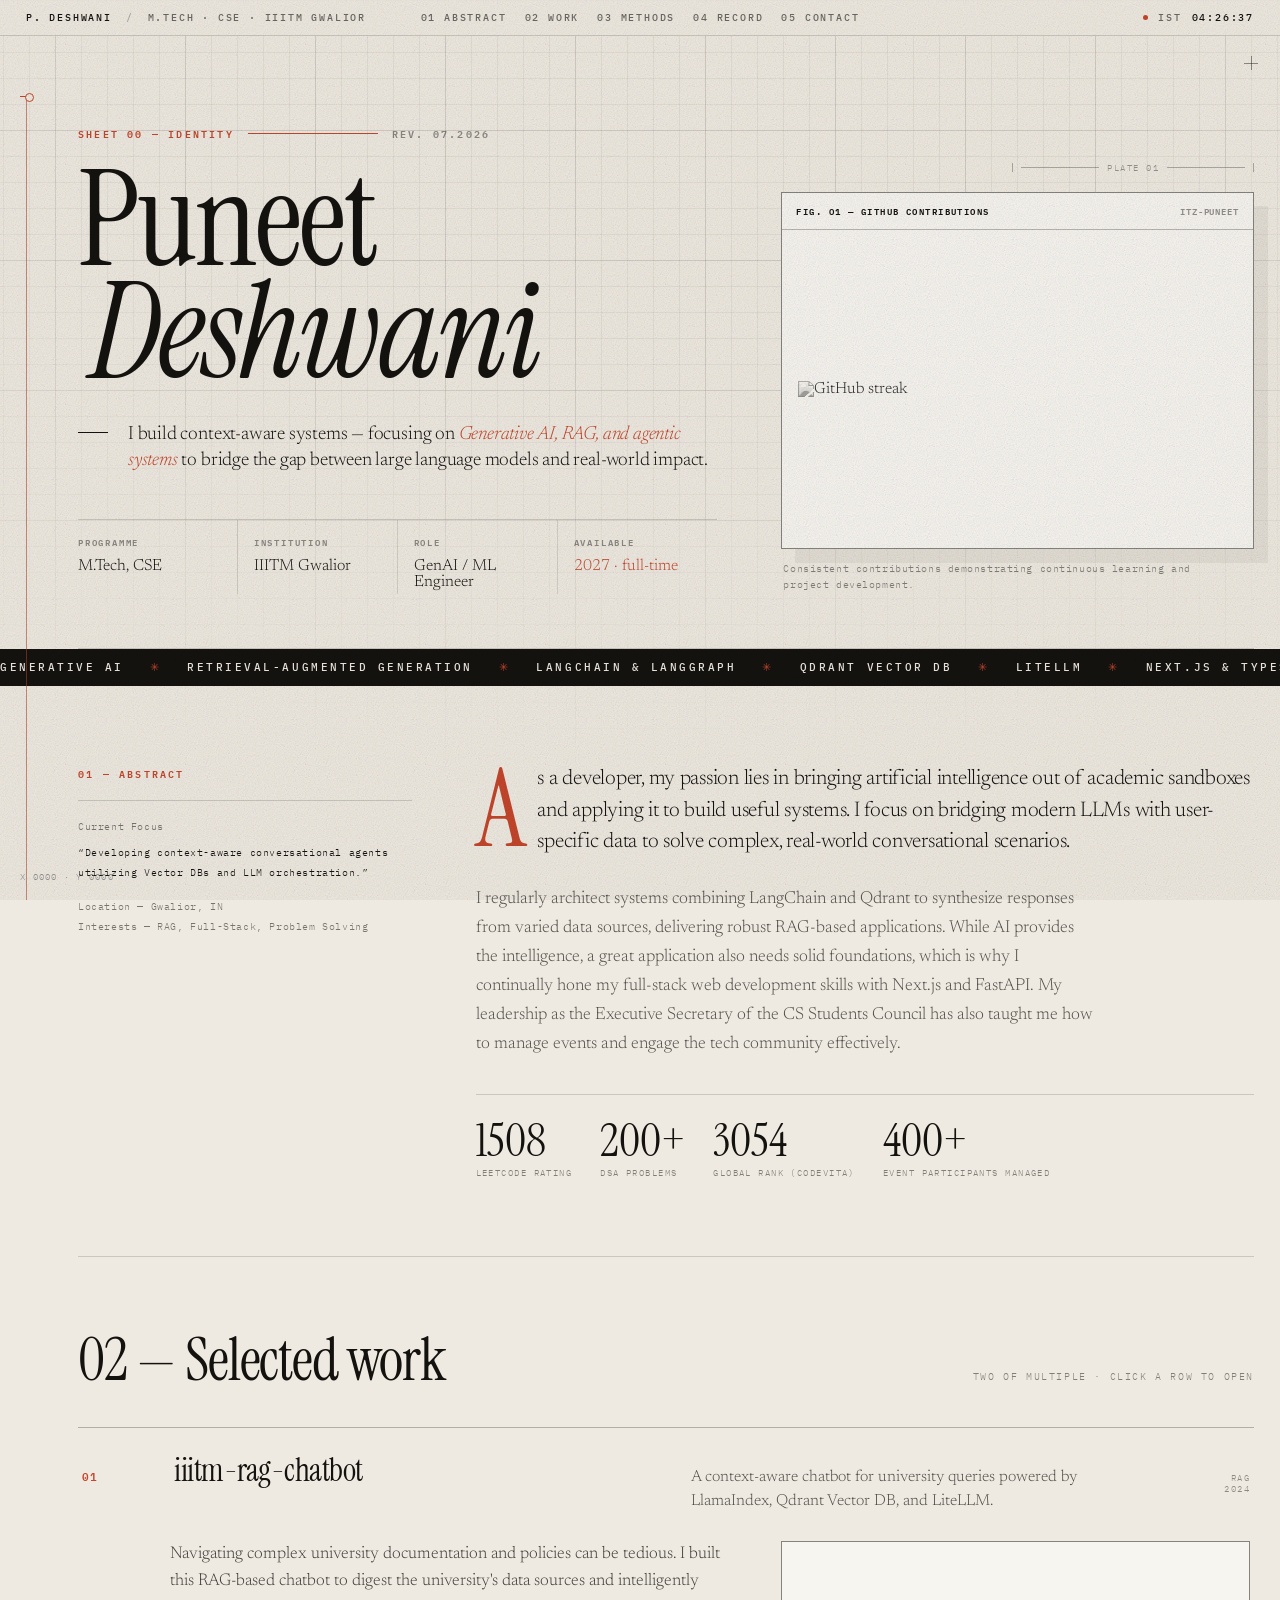
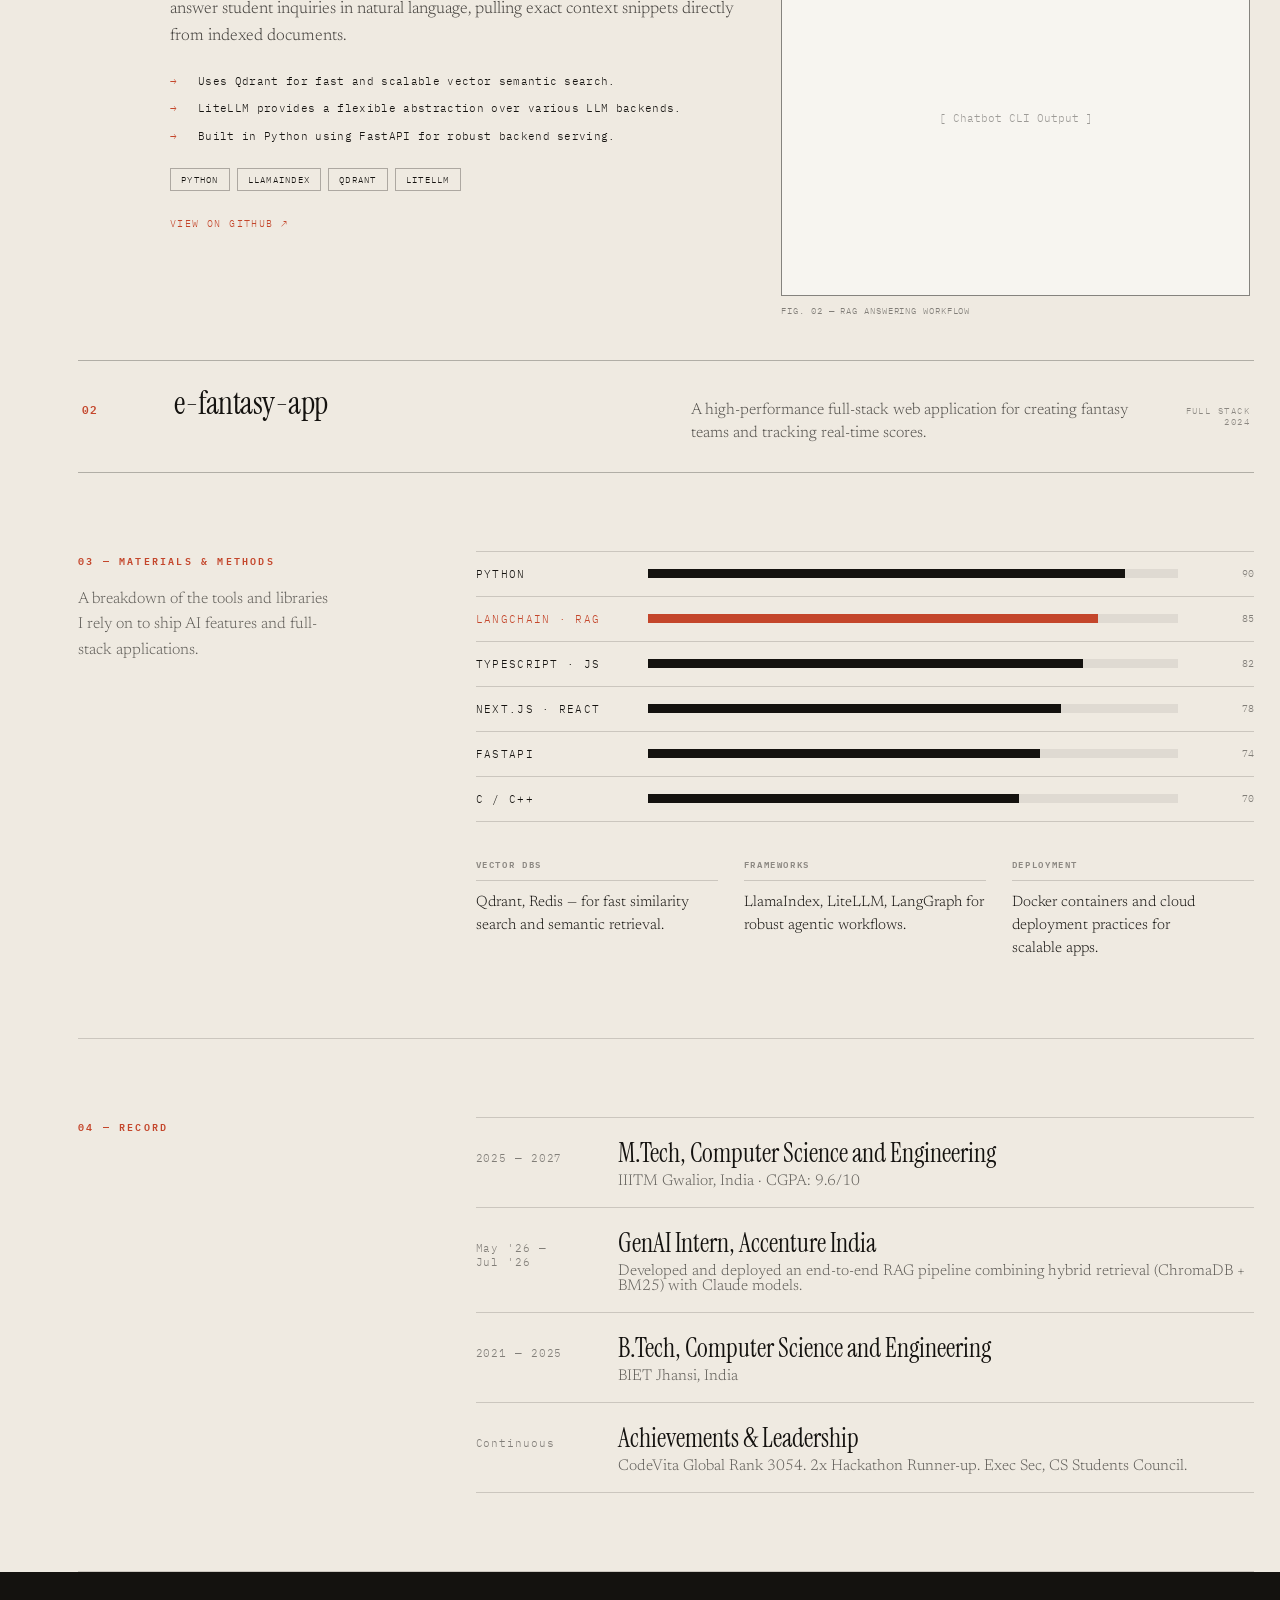
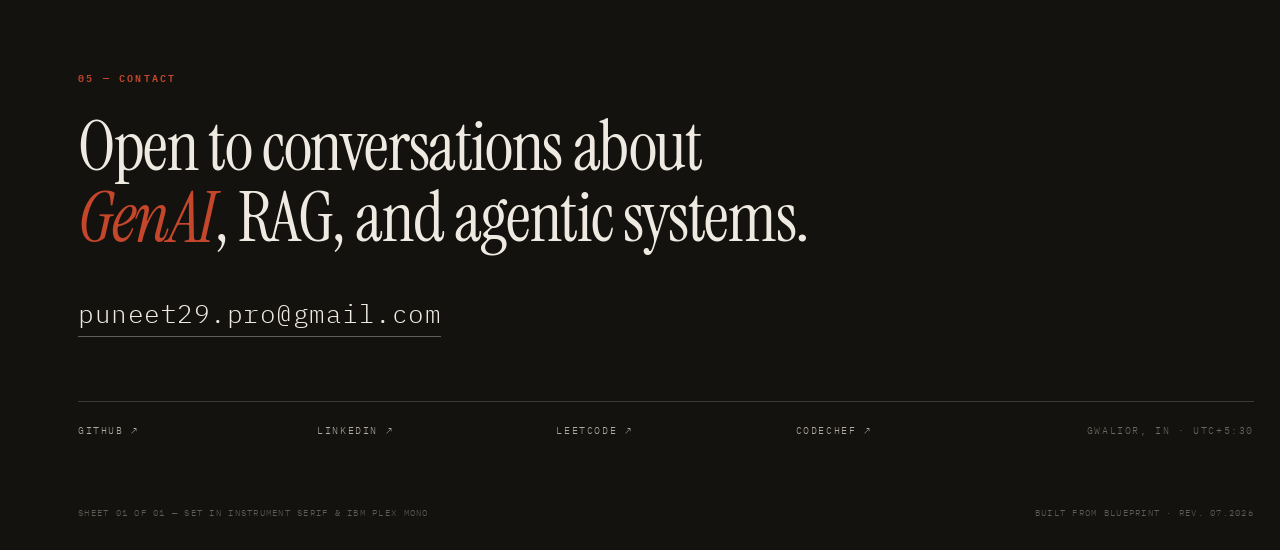
==== index.html @ e1923b9c "Deploy new blueprint portfolio site" ====
<!DOCTYPE html>
<html>
<head>
<meta charset="utf-8">
<meta name="viewport" content="width=device-width, initial-scale=1">
<title>Puneet Deshwani - Portfolio</title>
<link rel="preconnect" href="https://fonts.googleapis.com" />
<link rel="preconnect" href="https://fonts.gstatic.com" crossorigin="crossorigin" />
<link href="https://fonts.googleapis.com/css2?family=Instrument+Serif:ital@0;1&family=Newsreader:ital,opsz,wght@0,6..72,200..500;1,6..72,200..500&family=IBM+Plex+Mono:wght@400;500;600&display=swap" rel="stylesheet" />
<style>
  html { scroll-behavior: smooth; }
  body { margin: 0; background: #EFEAE1; -webkit-font-smoothing: antialiased; text-wrap: pretty; }
  body::before { content: ''; position: fixed; inset: 0; pointer-events: none; z-index: 40; opacity: .30; mix-blend-mode: multiply; background-image: url("[data-uri]"); background-size: 120px 120px; }
  a { color: #C4462B; text-decoration: none; transition: color 0.2s; }
  a:hover { color: #14120F; }
  ::selection { background: #C4462B; color: #F4F1EA; }
  summary::-webkit-details-marker { display: none; }
  details > summary { list-style: none; cursor: pointer; transition: background 0.2s; }
  details > summary:hover { background: rgba(196,70,43,.05); }
  @keyframes clipUp { from { clip-path: inset(108% 0 -8% 0); transform: translateY(.16em); } to { clip-path: inset(-30% 0 -12% 0); transform: none; } }
  @keyframes rise { from { opacity: 0; transform: translateY(26px); } to { opacity: 1; transform: none; } }
  @keyframes fade { from { opacity: 0; } to { opacity: 1; } }
  @keyframes drawX { from { transform: scaleX(0); } to { transform: scaleX(1); } }
  @keyframes growBar { from { transform: scaleY(0); } to { transform: scaleY(1); } }
  @keyframes growY { from { transform: scaleY(0); } to { transform: scaleY(1); } }
  @keyframes penDown { from { transform: translateY(0); } to { transform: translateY(calc(100vh - 96px)); } }
  @keyframes ticker { from { transform: translateX(0); } to { transform: translateX(-50%); } }
  @keyframes blink { 0%, 100% { opacity: 1; } 50% { opacity: .12; } }
  @keyframes panelIn { from { opacity: 0; transform: translateY(-8px); } to { opacity: 1; transform: none; } }
  @keyframes crossIn { from { opacity: 0; transform: scale(.4) rotate(-25deg); } to { opacity: 1; transform: none; } }
</style>
</head>
<body>
<div style="position:relative;min-height:100vh;background:#EFEAE1;color:#14120F;font-family:'Newsreader',Georgia,serif;font-weight:300;overflow-x:hidden">

  <!-- Background grid layer -->
  <div style="position:fixed;inset:0;z-index:0;pointer-events:none;background-image:linear-gradient(rgba(20,18,15,.05) 1px,transparent 1px),linear-gradient(90deg,rgba(20,18,15,.05) 1px,transparent 1px),linear-gradient(rgba(20,18,15,.085) 1px,transparent 1px),linear-gradient(90deg,rgba(20,18,15,.085) 1px,transparent 1px);background-size:26px 26px,26px 26px,130px 130px,130px 130px;background-position:center top;mask-image:radial-gradient(115% 85% at 50% 12%,#000 30%,transparent 88%);animation:fade 1.6s ease .2s both"></div>

  <!-- Drafting lines -->
  <div style="position:fixed;top:96px;left:26px;bottom:0;width:1px;z-index:12;pointer-events:none;background:rgba(20,18,15,.14)"></div>
  <div style="position:fixed;top:96px;left:20px;z-index:13;pointer-events:none;animation:penDown linear both;animation-timeline:scroll(root)">
    <div style="width:13px;height:1px;background:#C4462B"></div>
    <div style="position:absolute;top:-3px;left:5px;width:7px;height:7px;border:1px solid #C4462B;border-radius:50%;background:#EFEAE1"></div>
  </div>
  <div style="position:fixed;top:96px;left:26px;width:1px;height:calc(100vh - 96px);z-index:12;pointer-events:none;background:#C4462B;transform-origin:top;animation:growY linear both;animation-timeline:scroll(root);opacity:.5"></div>

  <header style="position:sticky;top:0;z-index:20;display:grid;grid-template-columns:1fr auto 1fr;align-items:center;gap:20px;padding:11px 26px;background:rgba(239,234,225,.86);backdrop-filter:blur(7px);border-bottom:1px solid rgba(20,18,15,.16);font-family:'IBM Plex Mono',monospace;font-size:10px;font-weight:500;letter-spacing:.18em;text-transform:uppercase">
    <div style="display:flex;gap:14px;align-items:center;color:rgba(20,18,15,.6)">
      <span style="color:#14120F">P. Deshwani</span>
      <span style="color:rgba(20,18,15,.3)">/</span>
      <span>M.Tech · CSE · IIITM Gwalior</span>
    </div>
    <nav style="display:flex;gap:18px;justify-self:center">
      <a href="#abstract" style="color:rgba(20,18,15,.6)">01 Abstract</a>
      <a href="#work" style="color:rgba(20,18,15,.6)">02 Work</a>
      <a href="#methods" style="color:rgba(20,18,15,.6)">03 Methods</a>
      <a href="#record" style="color:rgba(20,18,15,.6)">04 Record</a>
      <a href="#contact" style="color:rgba(20,18,15,.6)">05 Contact</a>
    </nav>
    <div style="justify-self:end;display:flex;gap:10px;align-items:center;color:rgba(20,18,15,.6)">
      <span style="width:5px;height:5px;border-radius:50%;background:#C4462B;animation:blink 2.4s ease-in-out infinite"></span>
      <span>IST</span>
      <span id="ps-clock" style="color:#14120F;font-variant-numeric:tabular-nums">--:--:--</span>
    </div>
  </header>

  <section style="position:relative;z-index:5;padding:0 26px 0 78px;max-width:1560px;margin:0 auto">
    <div style="display:grid;grid-template-columns:minmax(0,1.15fr) minmax(0,.85fr);gap:64px;align-items:end;padding:88px 0 54px;border-bottom:1px solid rgba(20,18,15,.16)">

      <div>
        <div style="display:flex;align-items:center;gap:14px;font-family:'IBM Plex Mono',monospace;font-size:10px;font-weight:600;letter-spacing:.22em;text-transform:uppercase;color:#C4462B;animation:fade .8s ease .05s both">
          <span>Sheet 00 — Identity</span>
          <span style="height:1px;flex:1;max-width:130px;background:#C4462B;transform-origin:left;animation:drawX .9s cubic-bezier(.2,.9,.2,1) .25s both"></span>
          <span style="color:rgba(20,18,15,.45)">Rev. 07.2026</span>
        </div>

        <h1 style="margin:22px 0 0;font-family:'Instrument Serif',Georgia,serif;font-weight:400;font-size:clamp(58px,10.4vw,168px);line-height:.84;letter-spacing:-.02em">
          <span style="display:block;overflow:hidden"><span style="display:block;animation:clipUp 1.05s cubic-bezier(.16,1,.3,1) .1s both">Puneet</span></span>
          <span style="display:block;overflow:hidden"><span style="display:block;font-style:italic;padding-left:.09em;animation:clipUp 1.05s cubic-bezier(.16,1,.3,1) .22s both">Deshwani</span></span>
        </h1>

        <div style="display:flex;align-items:flex-start;gap:20px;margin:34px 0 0;max-width:640px;animation:rise .9s cubic-bezier(.16,1,.3,1) .5s both">
          <span style="margin-top:.62em;width:30px;height:1px;background:#14120F;flex:none"></span>
          <p style="margin:0;font-size:clamp(19px,1.5vw,25px);line-height:1.38;letter-spacing:-.01em">I build context-aware systems — focusing on <em style="font-style:italic;color:#C4462B">Generative AI, RAG, and agentic systems</em> to bridge the gap between large language models and real-world impact.</p>
        </div>

        <dl style="display:grid;grid-template-columns:repeat(4,minmax(0,1fr));gap:0;margin:44px 0 0;border-top:1px solid rgba(20,18,15,.16);animation:rise .9s cubic-bezier(.16,1,.3,1) .66s both">
          <div style="padding:14px 16px 4px 0;border-right:1px solid rgba(20,18,15,.12)">
            <dt style="font-family:'IBM Plex Mono',monospace;font-size:9px;font-weight:600;letter-spacing:.2em;text-transform:uppercase;color:rgba(20,18,15,.45)">Programme</dt>
            <dd style="margin:8px 0 0;font-size:16px">M.Tech, CSE</dd>
          </div>
          <div style="padding:14px 16px 4px;border-right:1px solid rgba(20,18,15,.12)">
            <dt style="font-family:'IBM Plex Mono',monospace;font-size:9px;font-weight:600;letter-spacing:.2em;text-transform:uppercase;color:rgba(20,18,15,.45)">Institution</dt>
            <dd style="margin:8px 0 0;font-size:16px">IIITM Gwalior</dd>
          </div>
          <div style="padding:14px 16px 4px;border-right:1px solid rgba(20,18,15,.12)">
            <dt style="font-family:'IBM Plex Mono',monospace;font-size:9px;font-weight:600;letter-spacing:.2em;text-transform:uppercase;color:rgba(20,18,15,.45)">Role</dt>
            <dd style="margin:8px 0 0;font-size:16px">GenAI / ML Engineer</dd>
          </div>
          <div style="padding:14px 0 4px 16px">
            <dt style="font-family:'IBM Plex Mono',monospace;font-size:9px;font-weight:600;letter-spacing:.2em;text-transform:uppercase;color:rgba(20,18,15,.45)">Available</dt>
            <dd style="margin:8px 0 0;font-size:16px;color:#C4462B">2027 · full-time</dd>
          </div>
        </dl>
      </div>

      <figure style="margin:0;position:relative;animation:rise 1s cubic-bezier(.16,1,.3,1) .42s both">
        <div style="position:absolute;top:-30px;right:0;display:flex;align-items:center;gap:8px;font-family:'IBM Plex Mono',monospace;font-size:9px;letter-spacing:.16em;text-transform:uppercase;color:rgba(20,18,15,.4)">
          <span style="width:1px;height:9px;background:rgba(20,18,15,.3)"></span>
          <span style="width:78px;height:1px;background:rgba(20,18,15,.3)"></span>
          <span>Plate 01</span>
          <span style="width:78px;height:1px;background:rgba(20,18,15,.3)"></span>
          <span style="width:1px;height:9px;background:rgba(20,18,15,.3)"></span>
        </div>

        <div style="border:1px solid rgba(20,18,15,.5);background:#F7F5F0;box-shadow:14px 14px 0 rgba(20,18,15,.05)">
          <div style="display:flex;justify-content:space-between;align-items:baseline;gap:12px;padding:10px 14px;border-bottom:1px solid rgba(20,18,15,.28);font-family:'IBM Plex Mono',monospace;font-size:9px;font-weight:600;letter-spacing:.16em;text-transform:uppercase">
            <span>Fig. 01 — GitHub Contributions</span>
            <span style="color:rgba(20,18,15,.45);letter-spacing:.1em">itz-puneet</span>
          </div>

          <div style="position:relative;height:274px;padding:22px 16px; display:flex; justify-content:center; align-items:center; overflow:hidden;">
            <img src="https://github-readme-streak-stats.herokuapp.com/?user=itz-puneet&hide_border=true&theme=tokyonight" alt="GitHub streak" style="width:100%; max-height:100%; object-fit:contain; filter:grayscale(100%) contrast(1.2) opacity(0.85); mix-blend-mode: multiply;"/>
          </div>
        </div>
        <figcaption style="margin:12px 2px 0;font-family:'IBM Plex Mono',monospace;font-size:9.5px;line-height:1.7;letter-spacing:.06em;color:rgba(20,18,15,.5)">Consistent contributions demonstrating continuous learning and project development.</figcaption>
      </figure>
    </div>
  </section>

  <!-- Ticker section -->
  <div style="position:relative;z-index:5;overflow:hidden;border-bottom:1px solid rgba(20,18,15,.16);background:#14120F;color:#EFEAE1;padding:11px 0">
    <div style="display:flex;width:max-content;animation:ticker 34s linear infinite;font-family:'IBM Plex Mono',monospace;font-size:10.5px;font-weight:500;letter-spacing:.24em;text-transform:uppercase">
      <span style="display:flex;gap:26px;padding-right:26px"><span>Generative AI</span><span style="color:#C4462B">✳</span><span>Retrieval-Augmented Generation</span><span style="color:#C4462B">✳</span><span>LangChain & LangGraph</span><span style="color:#C4462B">✳</span><span>Qdrant Vector DB</span><span style="color:#C4462B">✳</span><span>LiteLLM</span><span style="color:#C4462B">✳</span><span>Next.js & TypeScript</span><span style="color:#C4462B">✳</span><span>FastAPI & Python</span><span style="color:#C4462B">✳</span></span>
      <span style="display:flex;gap:26px;padding-right:26px" aria-hidden="true"><span>Generative AI</span><span style="color:#C4462B">✳</span><span>Retrieval-Augmented Generation</span><span style="color:#C4462B">✳</span><span>LangChain & LangGraph</span><span style="color:#C4462B">✳</span><span>Qdrant Vector DB</span><span style="color:#C4462B">✳</span><span>LiteLLM</span><span style="color:#C4462B">✳</span><span>Next.js & TypeScript</span><span style="color:#C4462B">✳</span><span>FastAPI & Python</span><span style="color:#C4462B">✳</span></span>
    </div>
  </div>

  <section id="abstract" style="position:relative;z-index:5;padding:0 26px 0 78px;max-width:1560px;margin:0 auto;scroll-margin-top:70px">
    <div style="display:grid;grid-template-columns:minmax(0,.3fr) minmax(0,.7fr);gap:64px;padding:78px 0;border-bottom:1px solid rgba(20,18,15,.16)">
      <div style="animation:rise .9s cubic-bezier(.16,1,.3,1) both;animation-timeline:view();animation-range:entry 4% cover 26%">
        <div style="font-family:'IBM Plex Mono',monospace;font-size:10px;font-weight:600;letter-spacing:.22em;text-transform:uppercase;color:#C4462B">01 — Abstract</div>
        <div style="margin-top:18px;padding-top:16px;border-top:1px solid rgba(20,18,15,.16);font-family:'IBM Plex Mono',monospace;font-size:10px;line-height:2;letter-spacing:.06em;color:rgba(20,18,15,.55)">
          <div>Current Focus</div>
          <div style="color:#14120F;margin-top:6px">“Developing context-aware conversational agents utilizing Vector DBs and LLM orchestration.”</div>
          <div style="margin-top:14px">Location — Gwalior, IN</div>
          <div>Interests — RAG, Full-Stack, Problem Solving</div>
        </div>
      </div>

      <div style="animation:rise .9s cubic-bezier(.16,1,.3,1) both;animation-timeline:view();animation-range:entry 4% cover 30%">
        <p style="margin:0;font-size:clamp(20px,1.66vw,27px);line-height:1.5;letter-spacing:-.012em">
          <span style="float:left;font-family:'Instrument Serif',Georgia,serif;font-size:5.1em;line-height:.78;padding:.04em .12em 0 0;color:#C4462B">A</span>s a developer, my passion lies in bringing artificial intelligence out of academic sandboxes and applying it to build useful systems. I focus on bridging modern LLMs with user-specific data to solve complex, real-world conversational scenarios.
        </p>
        <p style="margin:26px 0 0;font-size:17.5px;line-height:1.66;color:rgba(20,18,15,.72);max-width:62ch">
          I regularly architect systems combining LangChain and Qdrant to synthesize responses from varied data sources, delivering robust RAG-based applications. While AI provides the intelligence, a great application also needs solid foundations, which is why I continually hone my full-stack web development skills with Next.js and FastAPI. My leadership as the Executive Secretary of the CS Students Council has also taught me how to manage events and engage the tech community effectively.
        </p>
        <div style="display:flex;flex-wrap:wrap;gap:28px;margin:34px 0 0;padding-top:22px;border-top:1px solid rgba(20,18,15,.16)">
          <div><div style="font-family:'Instrument Serif',Georgia,serif;font-size:46px;line-height:1">1508</div><div style="font-family:'IBM Plex Mono',monospace;font-size:9px;letter-spacing:.16em;text-transform:uppercase;color:rgba(20,18,15,.5);margin-top:4px">LeetCode Rating</div></div>
          <div><div style="font-family:'Instrument Serif',Georgia,serif;font-size:46px;line-height:1">200+</div><div style="font-family:'IBM Plex Mono',monospace;font-size:9px;letter-spacing:.16em;text-transform:uppercase;color:rgba(20,18,15,.5);margin-top:4px">DSA Problems</div></div>
          <div><div style="font-family:'Instrument Serif',Georgia,serif;font-size:46px;line-height:1">3054</div><div style="font-family:'IBM Plex Mono',monospace;font-size:9px;letter-spacing:.16em;text-transform:uppercase;color:rgba(20,18,15,.5);margin-top:4px">Global Rank (CodeVita)</div></div>
          <div><div style="font-family:'Instrument Serif',Georgia,serif;font-size:46px;line-height:1">400+</div><div style="font-family:'IBM Plex Mono',monospace;font-size:9px;letter-spacing:.16em;text-transform:uppercase;color:rgba(20,18,15,.5);margin-top:4px">Event Participants Managed</div></div>
        </div>
      </div>
    </div>
  </section>

  <section id="work" style="position:relative;z-index:5;padding:0 26px 0 78px;max-width:1560px;margin:0 auto;scroll-margin-top:70px">
    <div style="padding:74px 0 0">
      <div style="display:flex;align-items:baseline;justify-content:space-between;gap:24px;flex-wrap:wrap">
        <h2 style="margin:0;font-family:'Instrument Serif',Georgia,serif;font-weight:400;font-size:clamp(38px,4.6vw,74px);line-height:1;letter-spacing:-.02em;animation:rise .8s cubic-bezier(.16,1,.3,1) both;animation-timeline:view();animation-range:entry 2% cover 22%">02 — Selected work</h2>
        <div style="font-family:'IBM Plex Mono',monospace;font-size:10px;letter-spacing:.16em;text-transform:uppercase;color:rgba(20,18,15,.5)">Two of multiple · click a row to open</div>
      </div>

      <div style="margin-top:38px">

        <details open="open" style="border-top:1px solid rgba(20,18,15,.28)">
          <summary>
            <div style="display:grid;grid-template-columns:66px minmax(0,1fr) minmax(0,.9fr) 92px;gap:26px;align-items:baseline;padding:26px 4px">
              <span style="font-family:'IBM Plex Mono',monospace;font-size:11px;font-weight:600;letter-spacing:.1em;color:#C4462B">01</span>
              <span style="font-family:'Instrument Serif',Georgia,serif;font-size:clamp(28px,2.5vw,40px);line-height:1.05;letter-spacing:-.015em">iiitm-rag-chatbot</span>
              <span style="font-size:16px;line-height:1.45;color:rgba(20,18,15,.72)">A context-aware chatbot for university queries powered by LlamaIndex, Qdrant Vector DB, and LiteLLM.</span>
              <span style="justify-self:end;font-family:'IBM Plex Mono',monospace;font-size:9px;letter-spacing:.16em;text-transform:uppercase;color:rgba(20,18,15,.45);text-align:right">RAG<br />2024</span>
            </div>
          </summary>
          <div style="display:grid;grid-template-columns:minmax(0,1fr) minmax(0,.82fr);gap:40px;padding:2px 4px 44px 92px;animation:panelIn .45s cubic-bezier(.16,1,.3,1) both">
            <div>
              <p style="margin:0;font-size:17px;line-height:1.62;color:rgba(20,18,15,.8)">Navigating complex university documentation and policies can be tedious. I built this RAG-based chatbot to digest the university's data sources and intelligently answer student inquiries in natural language, pulling exact context snippets directly from indexed documents.</p>
              <ul style="margin:22px 0 0;padding:0;list-style:none;display:grid;gap:11px;font-family:'IBM Plex Mono',monospace;font-size:11px;line-height:1.5;letter-spacing:.03em">
                <li style="display:grid;grid-template-columns:16px 1fr;gap:12px"><span style="color:#C4462B">→</span><span>Uses Qdrant for fast and scalable vector semantic search.</span></li>
                <li style="display:grid;grid-template-columns:16px 1fr;gap:12px"><span style="color:#C4462B">→</span><span>LiteLLM provides a flexible abstraction over various LLM backends.</span></li>
                <li style="display:grid;grid-template-columns:16px 1fr;gap:12px"><span style="color:#C4462B">→</span><span>Built in Python using FastAPI for robust backend serving.</span></li>
              </ul>
              <div style="display:flex;flex-wrap:wrap;gap:7px;margin:24px 0 0">
                <span style="border:1px solid rgba(20,18,15,.3);padding:5px 10px;font-family:'IBM Plex Mono',monospace;font-size:9px;letter-spacing:.14em;text-transform:uppercase">Python</span>
                <span style="border:1px solid rgba(20,18,15,.3);padding:5px 10px;font-family:'IBM Plex Mono',monospace;font-size:9px;letter-spacing:.14em;text-transform:uppercase">LlamaIndex</span>
                <span style="border:1px solid rgba(20,18,15,.3);padding:5px 10px;font-family:'IBM Plex Mono',monospace;font-size:9px;letter-spacing:.14em;text-transform:uppercase">Qdrant</span>
                <span style="border:1px solid rgba(20,18,15,.3);padding:5px 10px;font-family:'IBM Plex Mono',monospace;font-size:9px;letter-spacing:.14em;text-transform:uppercase">LiteLLM</span>
              </div>
              <div style="margin-top:26px;font-family:'IBM Plex Mono',monospace;font-size:10px;letter-spacing:.14em;text-transform:uppercase"><a href="https://github.com/itz-puneet/iiitm-rag-chatbot" target="_blank">View on GitHub ↗</a></div>
            </div>
            <figure style="margin:0">
              <div style="border:1px solid rgba(20,18,15,.5);padding:7px;background:#F7F5F0;display:flex;align-items:center;justify-content:center;aspect-ratio:4/3">
                 <div style="font-family:'IBM Plex Mono',monospace;font-size:11px;color:rgba(20,18,15,.4)">[ Chatbot CLI Output ]</div>
              </div>
              <figcaption style="margin:9px 0 0;font-family:'IBM Plex Mono',monospace;font-size:9px;letter-spacing:.1em;text-transform:uppercase;color:rgba(20,18,15,.5)">Fig. 02 — RAG answering workflow</figcaption>
            </figure>
          </div>
        </details>

        <details style="border-top:1px solid rgba(20,18,15,.28); border-bottom:1px solid rgba(20,18,15,.28)">
          <summary>
             <div style="display:grid;grid-template-columns:66px minmax(0,1fr) minmax(0,.9fr) 92px;gap:26px;align-items:baseline;padding:26px 4px">
              <span style="font-family:'IBM Plex Mono',monospace;font-size:11px;font-weight:600;letter-spacing:.1em;color:#C4462B">02</span>
              <span style="font-family:'Instrument Serif',Georgia,serif;font-size:clamp(28px,2.5vw,40px);line-height:1.05;letter-spacing:-.015em">e-fantasy-app</span>
              <span style="font-size:16px;line-height:1.45;color:rgba(20,18,15,.72)">A high-performance full-stack web application for creating fantasy teams and tracking real-time scores.</span>
              <span style="justify-self:end;font-family:'IBM Plex Mono',monospace;font-size:9px;letter-spacing:.16em;text-transform:uppercase;color:rgba(20,18,15,.45);text-align:right">Full Stack<br />2024</span>
             </div>
          </summary>
          <div style="display:grid;grid-template-columns:minmax(0,1fr) minmax(0,.82fr);gap:40px;padding:2px 4px 44px 92px;animation:panelIn .45s cubic-bezier(.16,1,.3,1) both">
            <div>
              <p style="margin:0;font-size:17px;line-height:1.62;color:rgba(20,18,15,.8)">A competitive fantasy sports platform requires handling rapid state changes and maintaining responsive UIs during live events. This platform allows users to build teams, join contests, and see score updates leveraging a robust Next.js frontend with Redis caching.</p>
              <ul style="margin:22px 0 0;padding:0;list-style:none;display:grid;gap:11px;font-family:'IBM Plex Mono',monospace;font-size:11px;line-height:1.5;letter-spacing:.03em">
                <li style="display:grid;grid-template-columns:16px 1fr;gap:12px"><span style="color:#C4462B">→</span><span>Next.js with TypeScript for type-safe, server-rendered UIs.</span></li>
                <li style="display:grid;grid-template-columns:16px 1fr;gap:12px"><span style="color:#C4462B">→</span><span>Redis caching to handle leaderboard and point recalculations smoothly.</span></li>
                <li style="display:grid;grid-template-columns:16px 1fr;gap:12px"><span style="color:#C4462B">→</span><span>Node.js backend with styled-components via Tailwind CSS.</span></li>
              </ul>
              <div style="display:flex;flex-wrap:wrap;gap:7px;margin:24px 0 0">
                <span style="border:1px solid rgba(20,18,15,.3);padding:5px 10px;font-family:'IBM Plex Mono',monospace;font-size:9px;letter-spacing:.14em;text-transform:uppercase">TypeScript</span>
                <span style="border:1px solid rgba(20,18,15,.3);padding:5px 10px;font-family:'IBM Plex Mono',monospace;font-size:9px;letter-spacing:.14em;text-transform:uppercase">Next.js</span>
                <span style="border:1px solid rgba(20,18,15,.3);padding:5px 10px;font-family:'IBM Plex Mono',monospace;font-size:9px;letter-spacing:.14em;text-transform:uppercase">Node.js</span>
                <span style="border:1px solid rgba(20,18,15,.3);padding:5px 10px;font-family:'IBM Plex Mono',monospace;font-size:9px;letter-spacing:.14em;text-transform:uppercase">Redis</span>
              </div>
              <div style="margin-top:26px;font-family:'IBM Plex Mono',monospace;font-size:10px;letter-spacing:.14em;text-transform:uppercase"><a href="https://github.com/itz-puneet/e-fantasy-app" target="_blank">View on GitHub ↗</a></div>
            </div>
            <figure style="margin:0">
              <div style="border:1px solid rgba(20,18,15,.5);padding:7px;background:#F7F5F0;display:flex;align-items:center;justify-content:center;aspect-ratio:4/3">
                 <div style="font-family:'IBM Plex Mono',monospace;font-size:11px;color:rgba(20,18,15,.4)">[ Web App UI Dashboard ]</div>
              </div>
              <figcaption style="margin:9px 0 0;font-family:'IBM Plex Mono',monospace;font-size:9px;letter-spacing:.1em;text-transform:uppercase;color:rgba(20,18,15,.5)">Fig. 03 — Team selection screen</figcaption>
            </figure>
          </div>
        </details>

      </div>
    </div>
  </section>

  <section id="methods" style="position:relative;z-index:5;padding:0 26px 0 78px;max-width:1560px;margin:0 auto;scroll-margin-top:70px">
    <div style="display:grid;grid-template-columns:minmax(0,.3fr) minmax(0,.7fr);gap:64px;padding:78px 0;border-bottom:1px solid rgba(20,18,15,.16)">
      <div>
        <div style="font-family:'IBM Plex Mono',monospace;font-size:10px;font-weight:600;letter-spacing:.22em;text-transform:uppercase;color:#C4462B">03 — Materials &amp; methods</div>
        <p style="margin:18px 0 0;font-size:16px;line-height:1.6;color:rgba(20,18,15,.66);max-width:34ch">A breakdown of the tools and libraries I rely on to ship AI features and full-stack applications.</p>
      </div>
      <div style="display:grid;gap:0">

        <div style="display:grid;grid-template-columns:150px minmax(0,1fr) 54px;gap:22px;align-items:center;padding:15px 0;border-top:1px solid rgba(20,18,15,.16);animation:rise .7s cubic-bezier(.16,1,.3,1) both;animation-timeline:view();animation-range:entry 0% cover 18%">
          <span style="font-family:'IBM Plex Mono',monospace;font-size:11px;letter-spacing:.12em;text-transform:uppercase">Python</span>
          <span style="position:relative;height:9px;background:rgba(20,18,15,.07)"><span style="position:absolute;inset:0 10% 0 0;background:#14120F;transform-origin:left;animation:drawX 1.1s cubic-bezier(.2,.9,.2,1) both;animation-timeline:view();animation-range:entry 0% cover 24%"></span></span>
          <span style="font-family:'IBM Plex Mono',monospace;font-size:10px;color:rgba(20,18,15,.5);text-align:right">90</span>
        </div>
        <div style="display:grid;grid-template-columns:150px minmax(0,1fr) 54px;gap:22px;align-items:center;padding:15px 0;border-top:1px solid rgba(20,18,15,.16)">
          <span style="font-family:'IBM Plex Mono',monospace;font-size:11px;letter-spacing:.12em;text-transform:uppercase;color:#C4462B">LangChain · RAG</span>
          <span style="position:relative;height:9px;background:rgba(20,18,15,.07)"><span style="position:absolute;inset:0 15% 0 0;background:#C4462B;transform-origin:left;animation:drawX 1.1s cubic-bezier(.2,.9,.2,1) .06s both;animation-timeline:view();animation-range:entry 0% cover 24%"></span></span>
          <span style="font-family:'IBM Plex Mono',monospace;font-size:10px;color:rgba(20,18,15,.5);text-align:right">85</span>
        </div>
        <div style="display:grid;grid-template-columns:150px minmax(0,1fr) 54px;gap:22px;align-items:center;padding:15px 0;border-top:1px solid rgba(20,18,15,.16)">
          <span style="font-family:'IBM Plex Mono',monospace;font-size:11px;letter-spacing:.12em;text-transform:uppercase">TypeScript · JS</span>
          <span style="position:relative;height:9px;background:rgba(20,18,15,.07)"><span style="position:absolute;inset:0 18% 0 0;background:#14120F;transform-origin:left;animation:drawX 1.1s cubic-bezier(.2,.9,.2,1) .12s both;animation-timeline:view();animation-range:entry 0% cover 24%"></span></span>
          <span style="font-family:'IBM Plex Mono',monospace;font-size:10px;color:rgba(20,18,15,.5);text-align:right">82</span>
        </div>
        <div style="display:grid;grid-template-columns:150px minmax(0,1fr) 54px;gap:22px;align-items:center;padding:15px 0;border-top:1px solid rgba(20,18,15,.16)">
          <span style="font-family:'IBM Plex Mono',monospace;font-size:11px;letter-spacing:.12em;text-transform:uppercase">Next.js · React</span>
          <span style="position:relative;height:9px;background:rgba(20,18,15,.07)"><span style="position:absolute;inset:0 22% 0 0;background:#14120F;transform-origin:left;animation:drawX 1.1s cubic-bezier(.2,.9,.2,1) .18s both;animation-timeline:view();animation-range:entry 0% cover 24%"></span></span>
          <span style="font-family:'IBM Plex Mono',monospace;font-size:10px;color:rgba(20,18,15,.5);text-align:right">78</span>
        </div>
        <div style="display:grid;grid-template-columns:150px minmax(0,1fr) 54px;gap:22px;align-items:center;padding:15px 0;border-top:1px solid rgba(20,18,15,.16)">
          <span style="font-family:'IBM Plex Mono',monospace;font-size:11px;letter-spacing:.12em;text-transform:uppercase">FastAPI</span>
          <span style="position:relative;height:9px;background:rgba(20,18,15,.07)"><span style="position:absolute;inset:0 26% 0 0;background:#14120F;transform-origin:left;animation:drawX 1.1s cubic-bezier(.2,.9,.2,1) .24s both;animation-timeline:view();animation-range:entry 0% cover 24%"></span></span>
          <span style="font-family:'IBM Plex Mono',monospace;font-size:10px;color:rgba(20,18,15,.5);text-align:right">74</span>
        </div>
        <div style="display:grid;grid-template-columns:150px minmax(0,1fr) 54px;gap:22px;align-items:center;padding:15px 0;border-top:1px solid rgba(20,18,15,.16);border-bottom:1px solid rgba(20,18,15,.16)">
          <span style="font-family:'IBM Plex Mono',monospace;font-size:11px;letter-spacing:.12em;text-transform:uppercase">C / C++</span>
          <span style="position:relative;height:9px;background:rgba(20,18,15,.07)"><span style="position:absolute;inset:0 30% 0 0;background:#14120F;transform-origin:left;animation:drawX 1.1s cubic-bezier(.2,.9,.2,1) .3s both;animation-timeline:view();animation-range:entry 0% cover 24%"></span></span>
          <span style="font-family:'IBM Plex Mono',monospace;font-size:10px;color:rgba(20,18,15,.5);text-align:right">70</span>
        </div>

        <div style="display:grid;grid-template-columns:repeat(3,minmax(0,1fr));gap:26px;margin-top:34px">
          <div>
            <div style="font-family:'IBM Plex Mono',monospace;font-size:9px;font-weight:600;letter-spacing:.18em;text-transform:uppercase;color:rgba(20,18,15,.45);padding-bottom:8px;border-bottom:1px solid rgba(20,18,15,.16)">Vector DBs</div>
            <p style="margin:10px 0 0;font-size:15px;line-height:1.55">Qdrant, Redis — for fast similarity search and semantic retrieval.</p>
          </div>
          <div>
            <div style="font-family:'IBM Plex Mono',monospace;font-size:9px;font-weight:600;letter-spacing:.18em;text-transform:uppercase;color:rgba(20,18,15,.45);padding-bottom:8px;border-bottom:1px solid rgba(20,18,15,.16)">Frameworks</div>
            <p style="margin:10px 0 0;font-size:15px;line-height:1.55">LlamaIndex, LiteLLM, LangGraph for robust agentic workflows.</p>
          </div>
          <div>
            <div style="font-family:'IBM Plex Mono',monospace;font-size:9px;font-weight:600;letter-spacing:.18em;text-transform:uppercase;color:rgba(20,18,15,.45);padding-bottom:8px;border-bottom:1px solid rgba(20,18,15,.16)">Deployment</div>
            <p style="margin:10px 0 0;font-size:15px;line-height:1.55">Docker containers and cloud deployment practices for scalable apps.</p>
          </div>
        </div>
      </div>
    </div>
  </section>

  <section id="record" style="position:relative;z-index:5;padding:0 26px 0 78px;max-width:1560px;margin:0 auto;scroll-margin-top:70px">
    <div style="display:grid;grid-template-columns:minmax(0,.3fr) minmax(0,.7fr);gap:64px;padding:78px 0;border-bottom:1px solid rgba(20,18,15,.16)">
      <div style="font-family:'IBM Plex Mono',monospace;font-size:10px;font-weight:600;letter-spacing:.22em;text-transform:uppercase;color:#C4462B">04 — Record</div>
      <div style="display:grid;gap:0">
        <div style="display:grid;grid-template-columns:118px minmax(0,1fr);gap:24px;padding:18px 0;border-top:1px solid rgba(20,18,15,.16);align-items:baseline">
          <span style="font-family:'IBM Plex Mono',monospace;font-size:11px;letter-spacing:.08em;color:rgba(20,18,15,.5)">2025 — 2027</span>
          <span><span style="font-family:'Instrument Serif',Georgia,serif;font-size:26px">M.Tech, Computer Science and Engineering</span><span style="display:block;margin-top:4px;font-size:15.5px;color:rgba(20,18,15,.66)">IIITM Gwalior, India · CGPA: 9.6/10</span></span>
        </div>
        <div style="display:grid;grid-template-columns:118px minmax(0,1fr);gap:24px;padding:18px 0;border-top:1px solid rgba(20,18,15,.16);align-items:baseline">
          <span style="font-family:'IBM Plex Mono',monospace;font-size:11px;letter-spacing:.08em;color:rgba(20,18,15,.5)">May '26 — Jul '26</span>
          <span><span style="font-family:'Instrument Serif',Georgia,serif;font-size:26px">GenAI Intern, Accenture India</span><span style="display:block;margin-top:4px;font-size:15.5px;color:rgba(20,18,15,.66)">Developed and deployed an end-to-end RAG pipeline combining hybrid retrieval (ChromaDB + BM25) with Claude models.</span></span>
        </div>
        <div style="display:grid;grid-template-columns:118px minmax(0,1fr);gap:24px;padding:18px 0;border-top:1px solid rgba(20,18,15,.16);align-items:baseline">
          <span style="font-family:'IBM Plex Mono',monospace;font-size:11px;letter-spacing:.08em;color:rgba(20,18,15,.5)">2021 — 2025</span>
          <span><span style="font-family:'Instrument Serif',Georgia,serif;font-size:26px">B.Tech, Computer Science and Engineering</span><span style="display:block;margin-top:4px;font-size:15.5px;color:rgba(20,18,15,.66)">BIET Jhansi, India</span></span>
        </div>
        <div style="display:grid;grid-template-columns:118px minmax(0,1fr);gap:24px;padding:18px 0;border-top:1px solid rgba(20,18,15,.16);border-bottom:1px solid rgba(20,18,15,.16);align-items:baseline">
          <span style="font-family:'IBM Plex Mono',monospace;font-size:11px;letter-spacing:.08em;color:rgba(20,18,15,.5)">Continuous</span>
          <span><span style="font-family:'Instrument Serif',Georgia,serif;font-size:26px">Achievements & Leadership</span><span style="display:block;margin-top:4px;font-size:15.5px;color:rgba(20,18,15,.66)">CodeVita Global Rank 3054. 2x Hackathon Runner-up. Exec Sec, CS Students Council.</span></span>
        </div>
      </div>
    </div>
  </section>

  <footer id="contact" style="position:relative;z-index:5;background:#14120F;color:#EFEAE1;margin-top:0;scroll-margin-top:70px">
    <div style="padding:96px 26px 32px 78px;max-width:1560px;margin:0 auto">
      <div style="font-family:'IBM Plex Mono',monospace;font-size:10px;font-weight:600;letter-spacing:.22em;text-transform:uppercase;color:#C4462B">05 — Contact</div>
      <p style="margin:26px 0 0;font-family:'Instrument Serif',Georgia,serif;font-size:clamp(36px,5.4vw,86px);line-height:1.02;letter-spacing:-.02em;max-width:24ch">Open to conversations about <span style="font-style:italic;color:#C4462B">GenAI</span>, RAG, and agentic systems.</p>

      <a href="mailto:puneet29.pro@gmail.com" style="display:inline-block;margin:44px 0 0;font-family:'IBM Plex Mono',monospace;font-size:clamp(15px,2vw,26px);letter-spacing:.02em;color:#EFEAE1;border-bottom:1px solid rgba(239,234,225,.35);padding-bottom:6px">puneet29.pro@gmail.com</a>

      <div style="display:grid;grid-template-columns:repeat(auto-fit,minmax(150px,1fr));gap:20px;margin:64px 0 0;padding-top:22px;border-top:1px solid rgba(239,234,225,.18);font-family:'IBM Plex Mono',monospace;font-size:10px;letter-spacing:.16em;text-transform:uppercase">
        <a href="https://github.com/itz-puneet" target="_blank" style="color:rgba(239,234,225,.7)">GitHub ↗</a>
        <a href="https://linkedin.com/in/puneet-deshwani" target="_blank" style="color:rgba(239,234,225,.7)">LinkedIn ↗</a>
        <a href="https://leetcode.com/u/user0241XW/" target="_blank" style="color:rgba(239,234,225,.7)">LeetCode ↗</a>
        <a href="https://www.codechef.com/users/itz_puneet" target="_blank" style="color:rgba(239,234,225,.7)">CodeChef ↗</a>
        <span style="color:rgba(239,234,225,.4);justify-self:end">Gwalior, IN · UTC+5:30</span>
      </div>

      <div style="display:flex;justify-content:space-between;gap:20px;flex-wrap:wrap;margin-top:70px;font-family:'IBM Plex Mono',monospace;font-size:9px;letter-spacing:.14em;text-transform:uppercase;color:rgba(239,234,225,.35)">
        <span>Sheet 01 of 01 — set in Instrument Serif &amp; IBM Plex Mono</span>
        <span>Built from blueprint · rev. 07.2026</span>
      </div>
    </div>
  </footer>

  <!-- Crosshairs -->
  <div style="position:fixed;top:56px;right:22px;z-index:15;pointer-events:none;width:14px;height:14px;animation:crossIn .7s cubic-bezier(.16,1,.3,1) 1.1s both">
    <div style="position:absolute;top:6.5px;left:0;width:14px;height:1px;background:rgba(20,18,15,.45)"></div>
    <div style="position:absolute;left:6.5px;top:0;height:14px;width:1px;background:rgba(20,18,15,.45)"></div>
  </div>
  <div style="position:fixed;bottom:22px;right:22px;z-index:15;pointer-events:none;width:14px;height:14px;animation:crossIn .7s cubic-bezier(.16,1,.3,1) 1.2s both">
    <div style="position:absolute;top:6.5px;left:0;width:14px;height:1px;background:rgba(239,234,225,.3);mix-blend-mode:difference"></div>
    <div style="position:absolute;left:6.5px;top:0;height:14px;width:1px;background:rgba(239,234,225,.3);mix-blend-mode:difference"></div>
  </div>

  <div style="position:fixed;bottom:18px;left:20px;z-index:16;pointer-events:none;font-family:'IBM Plex Mono',monospace;font-size:9px;letter-spacing:.14em;text-transform:uppercase;color:rgba(20,18,15,.4);mix-blend-mode:difference;filter:invert(1);animation:fade 1s ease 1.3s both">
    <span id="ps-cursor">x 0000 · y 0000</span>
  </div>

</div>

<script>
  // Clock update
  function updateClock() {
    const el = document.getElementById('ps-clock');
    if (!el) return;
    const now = new Date();
    // Offset for IST (UTC+5:30)
    const ist = new Date(now.getTime() + (now.getTimezoneOffset() + 330) * 60000);
    const p = (n) => String(n).padStart(2, '0');
    el.textContent = p(ist.getHours()) + ':' + p(ist.getMinutes()) + ':' + p(ist.getSeconds());
  }
  updateClock();
  setInterval(updateClock, 1000);

  // Cursor tracking
  let raf = 0;
  function handleMouseMove(e) {
    if (raf) return;
    raf = requestAnimationFrame(() => {
      raf = 0;
      const el = document.getElementById('ps-cursor');
      if (!el) return;
      const p = (n) => String(Math.round(n)).padStart(4, '0');
      el.textContent = 'x ' + p(e.clientX) + ' · y ' + p(e.clientY + window.scrollY);
    });
  }
  window.addEventListener('mousemove', handleMouseMove, { passive: true });
</script>
</body>
</html>
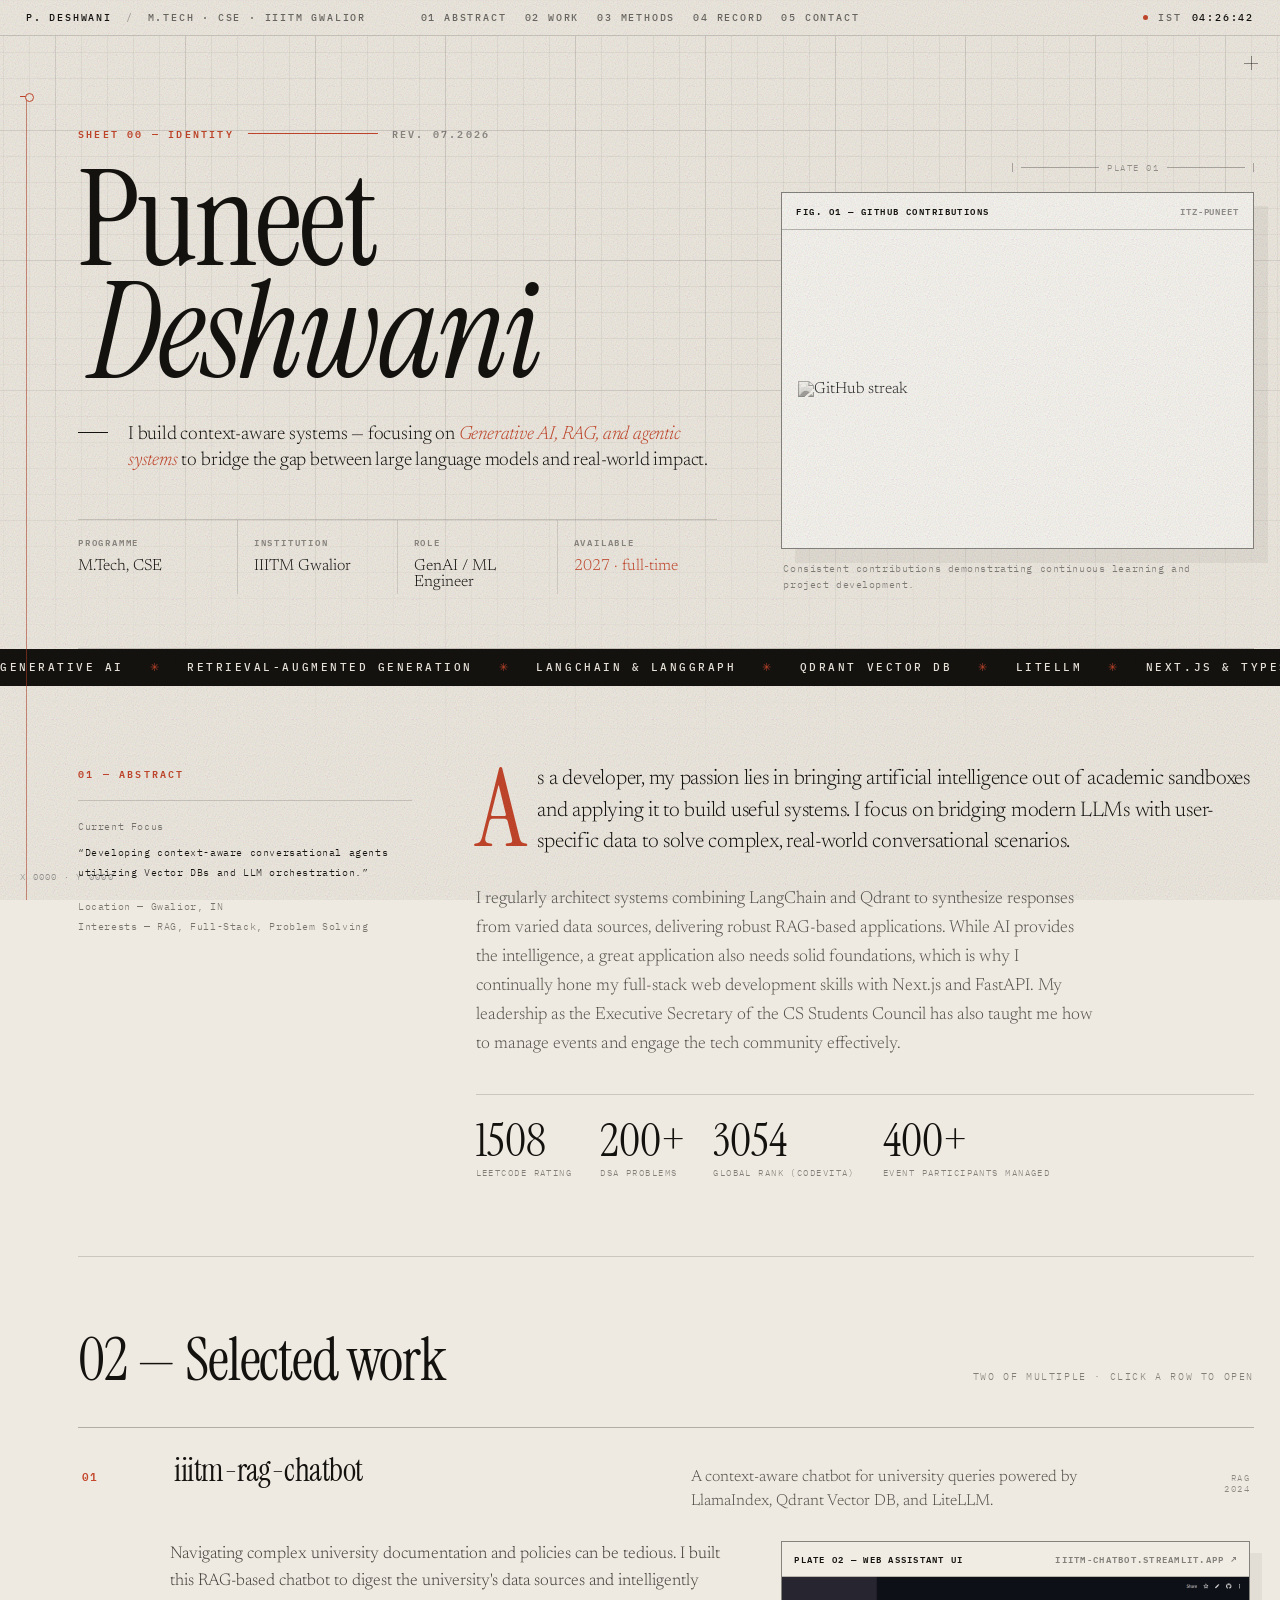
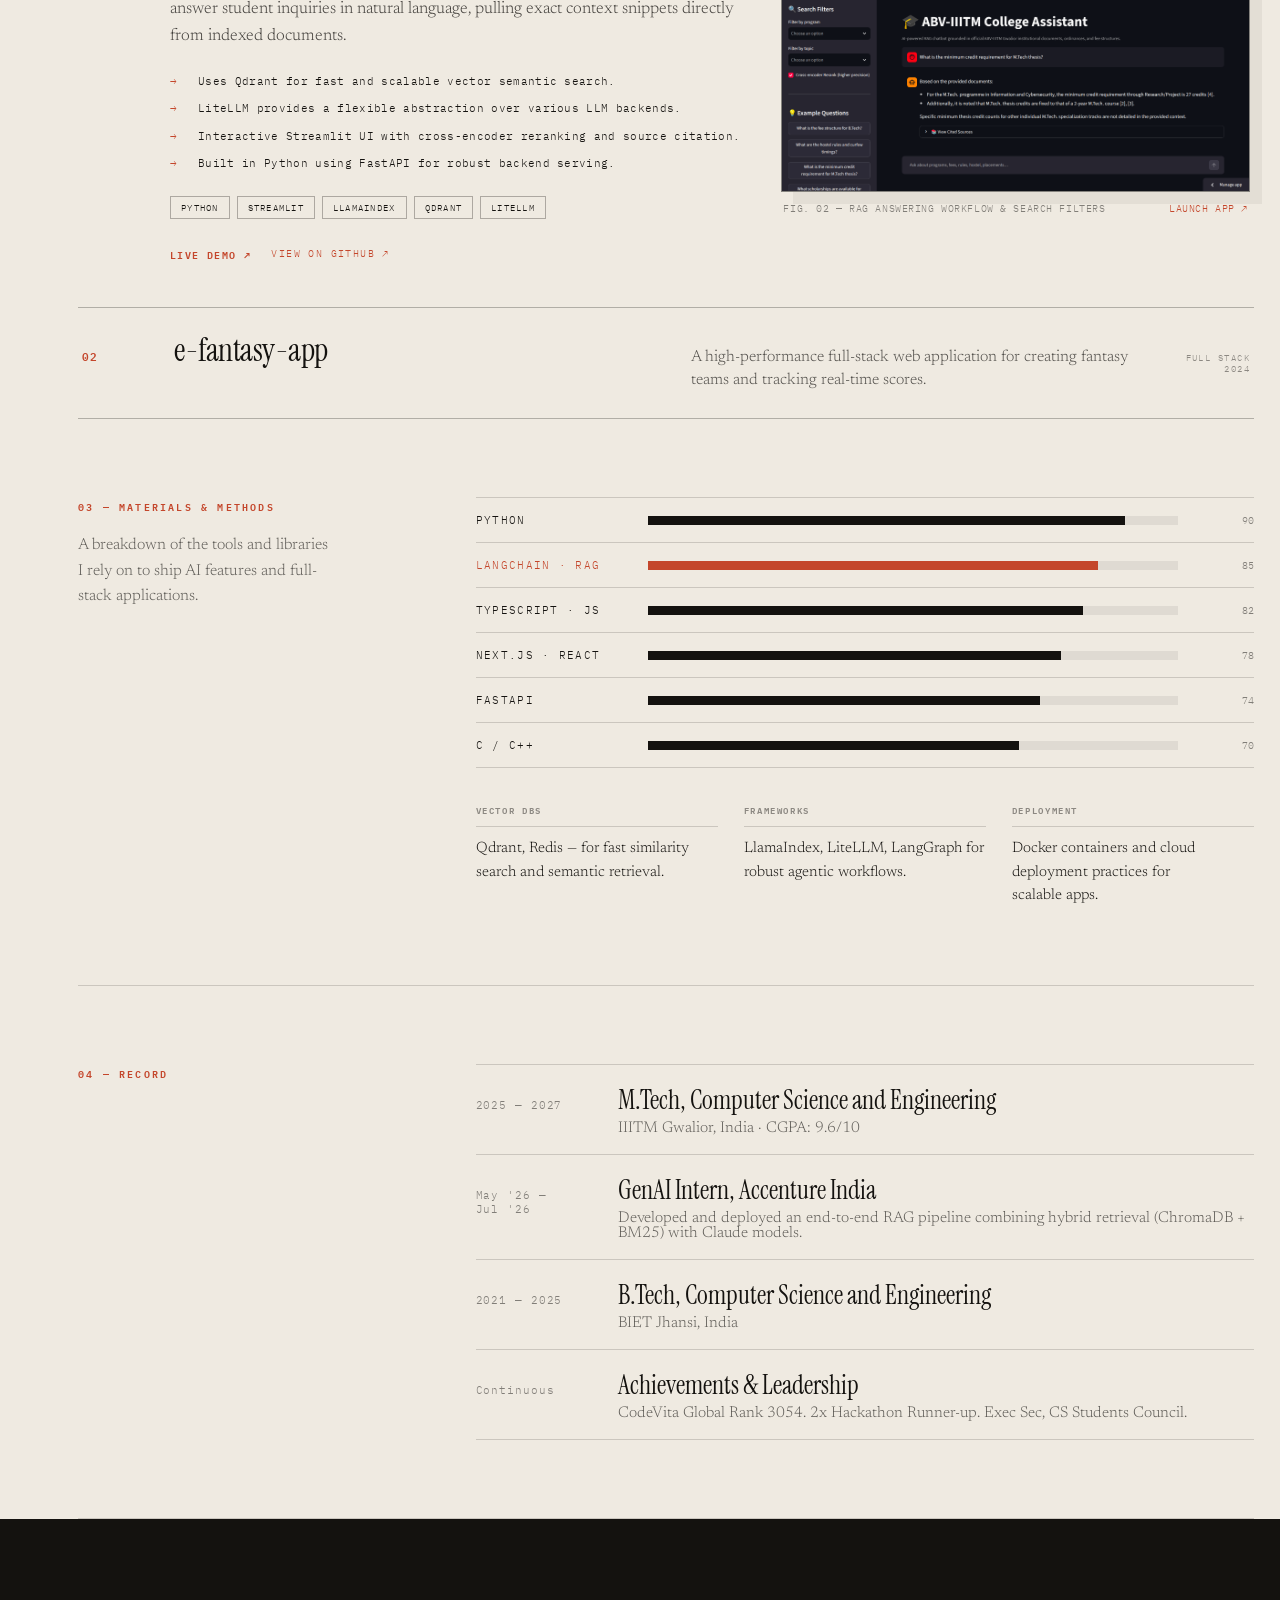
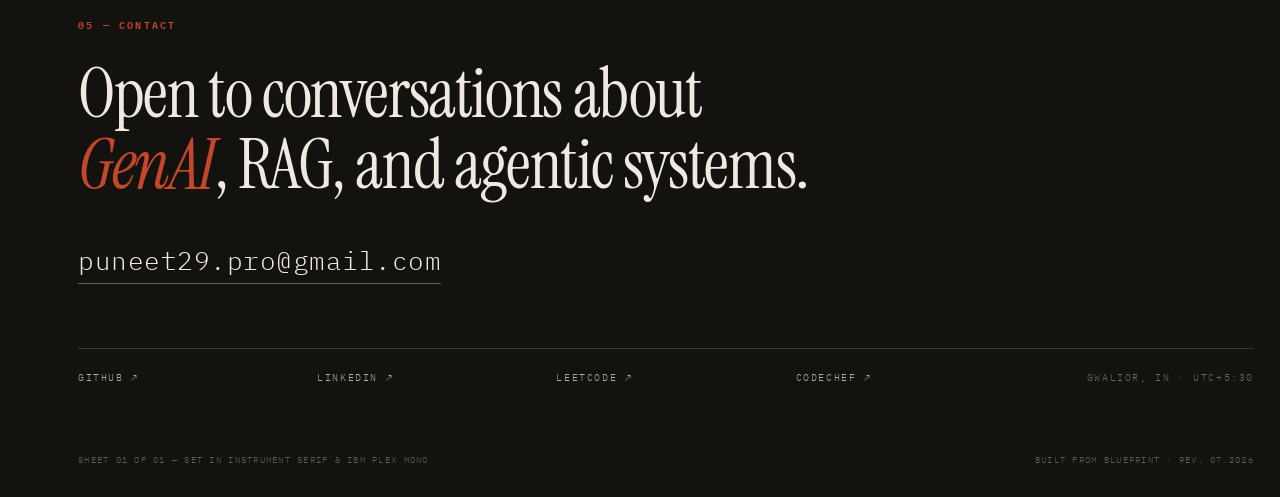
==== commit 547f2362: "added iiitm chatbot link and screenshot" ====
--- a/index.html
+++ b/index.html
@@ -189,21 +189,35 @@
               <ul style="margin:22px 0 0;padding:0;list-style:none;display:grid;gap:11px;font-family:'IBM Plex Mono',monospace;font-size:11px;line-height:1.5;letter-spacing:.03em">
                 <li style="display:grid;grid-template-columns:16px 1fr;gap:12px"><span style="color:#C4462B">→</span><span>Uses Qdrant for fast and scalable vector semantic search.</span></li>
                 <li style="display:grid;grid-template-columns:16px 1fr;gap:12px"><span style="color:#C4462B">→</span><span>LiteLLM provides a flexible abstraction over various LLM backends.</span></li>
+                <li style="display:grid;grid-template-columns:16px 1fr;gap:12px"><span style="color:#C4462B">→</span><span>Interactive Streamlit UI with cross-encoder reranking and source citation.</span></li>
                 <li style="display:grid;grid-template-columns:16px 1fr;gap:12px"><span style="color:#C4462B">→</span><span>Built in Python using FastAPI for robust backend serving.</span></li>
               </ul>
               <div style="display:flex;flex-wrap:wrap;gap:7px;margin:24px 0 0">
                 <span style="border:1px solid rgba(20,18,15,.3);padding:5px 10px;font-family:'IBM Plex Mono',monospace;font-size:9px;letter-spacing:.14em;text-transform:uppercase">Python</span>
+                <span style="border:1px solid rgba(20,18,15,.3);padding:5px 10px;font-family:'IBM Plex Mono',monospace;font-size:9px;letter-spacing:.14em;text-transform:uppercase">Streamlit</span>
                 <span style="border:1px solid rgba(20,18,15,.3);padding:5px 10px;font-family:'IBM Plex Mono',monospace;font-size:9px;letter-spacing:.14em;text-transform:uppercase">LlamaIndex</span>
                 <span style="border:1px solid rgba(20,18,15,.3);padding:5px 10px;font-family:'IBM Plex Mono',monospace;font-size:9px;letter-spacing:.14em;text-transform:uppercase">Qdrant</span>
                 <span style="border:1px solid rgba(20,18,15,.3);padding:5px 10px;font-family:'IBM Plex Mono',monospace;font-size:9px;letter-spacing:.14em;text-transform:uppercase">LiteLLM</span>
               </div>
-              <div style="margin-top:26px;font-family:'IBM Plex Mono',monospace;font-size:10px;letter-spacing:.14em;text-transform:uppercase"><a href="https://github.com/itz-puneet/iiitm-rag-chatbot" target="_blank">View on GitHub ↗</a></div>
+              <div style="margin-top:26px;font-family:'IBM Plex Mono',monospace;font-size:10px;letter-spacing:.14em;text-transform:uppercase;display:flex;flex-wrap:wrap;gap:20px;align-items:center">
+                <a href="https://iiitm-chatbot.streamlit.app/" target="_blank" style="color:#C4462B;font-weight:600">Live Demo ↗</a>
+                <a href="https://github.com/itz-puneet/iiitm-rag-chatbot" target="_blank">View on GitHub ↗</a>
+              </div>
             </div>
             <figure style="margin:0">
-              <div style="border:1px solid rgba(20,18,15,.5);padding:7px;background:#F7F5F0;display:flex;align-items:center;justify-content:center;aspect-ratio:4/3">
-                 <div style="font-family:'IBM Plex Mono',monospace;font-size:11px;color:rgba(20,18,15,.4)">[ Chatbot CLI Output ]</div>
+              <div style="border:1px solid rgba(20,18,15,.5);background:#F7F5F0;box-shadow:12px 12px 0 rgba(20,18,15,.05);overflow:hidden">
+                <div style="display:flex;justify-content:space-between;align-items:baseline;gap:12px;padding:9px 12px;border-bottom:1px solid rgba(20,18,15,.25);font-family:'IBM Plex Mono',monospace;font-size:9px;font-weight:600;letter-spacing:.14em;text-transform:uppercase;background:#F0ECE3">
+                  <span>Plate 02 — Web Assistant UI</span>
+                  <a href="https://iiitm-chatbot.streamlit.app/" target="_blank" style="color:rgba(20,18,15,.5)">iiitm-chatbot.streamlit.app ↗</a>
+                </div>
+                <a href="https://iiitm-chatbot.streamlit.app/" target="_blank" style="display:block;overflow:hidden;line-height:0">
+                  <img src="assets/iiitm-rag-chatbot.png" alt="ABV-IIITM College Assistant Streamlit Demo" style="width:100%;height:auto;display:block;transition:transform .3s ease, opacity .2s ease;" onmouseover="this.style.transform='scale(1.015)';this.style.opacity='0.95'" onmouseout="this.style.transform='none';this.style.opacity='1'" />
+                </a>
               </div>
-              <figcaption style="margin:9px 0 0;font-family:'IBM Plex Mono',monospace;font-size:9px;letter-spacing:.1em;text-transform:uppercase;color:rgba(20,18,15,.5)">Fig. 02 — RAG answering workflow</figcaption>
+              <figcaption style="margin:10px 2px 0;font-family:'IBM Plex Mono',monospace;font-size:9.5px;letter-spacing:.06em;text-transform:uppercase;color:rgba(20,18,15,.5);display:flex;justify-content:space-between;align-items:center">
+                <span>Fig. 02 — RAG answering workflow &amp; search filters</span>
+                <a href="https://iiitm-chatbot.streamlit.app/" target="_blank" style="color:#C4462B">Launch App ↗</a>
+              </figcaption>
             </figure>
           </div>
         </details>
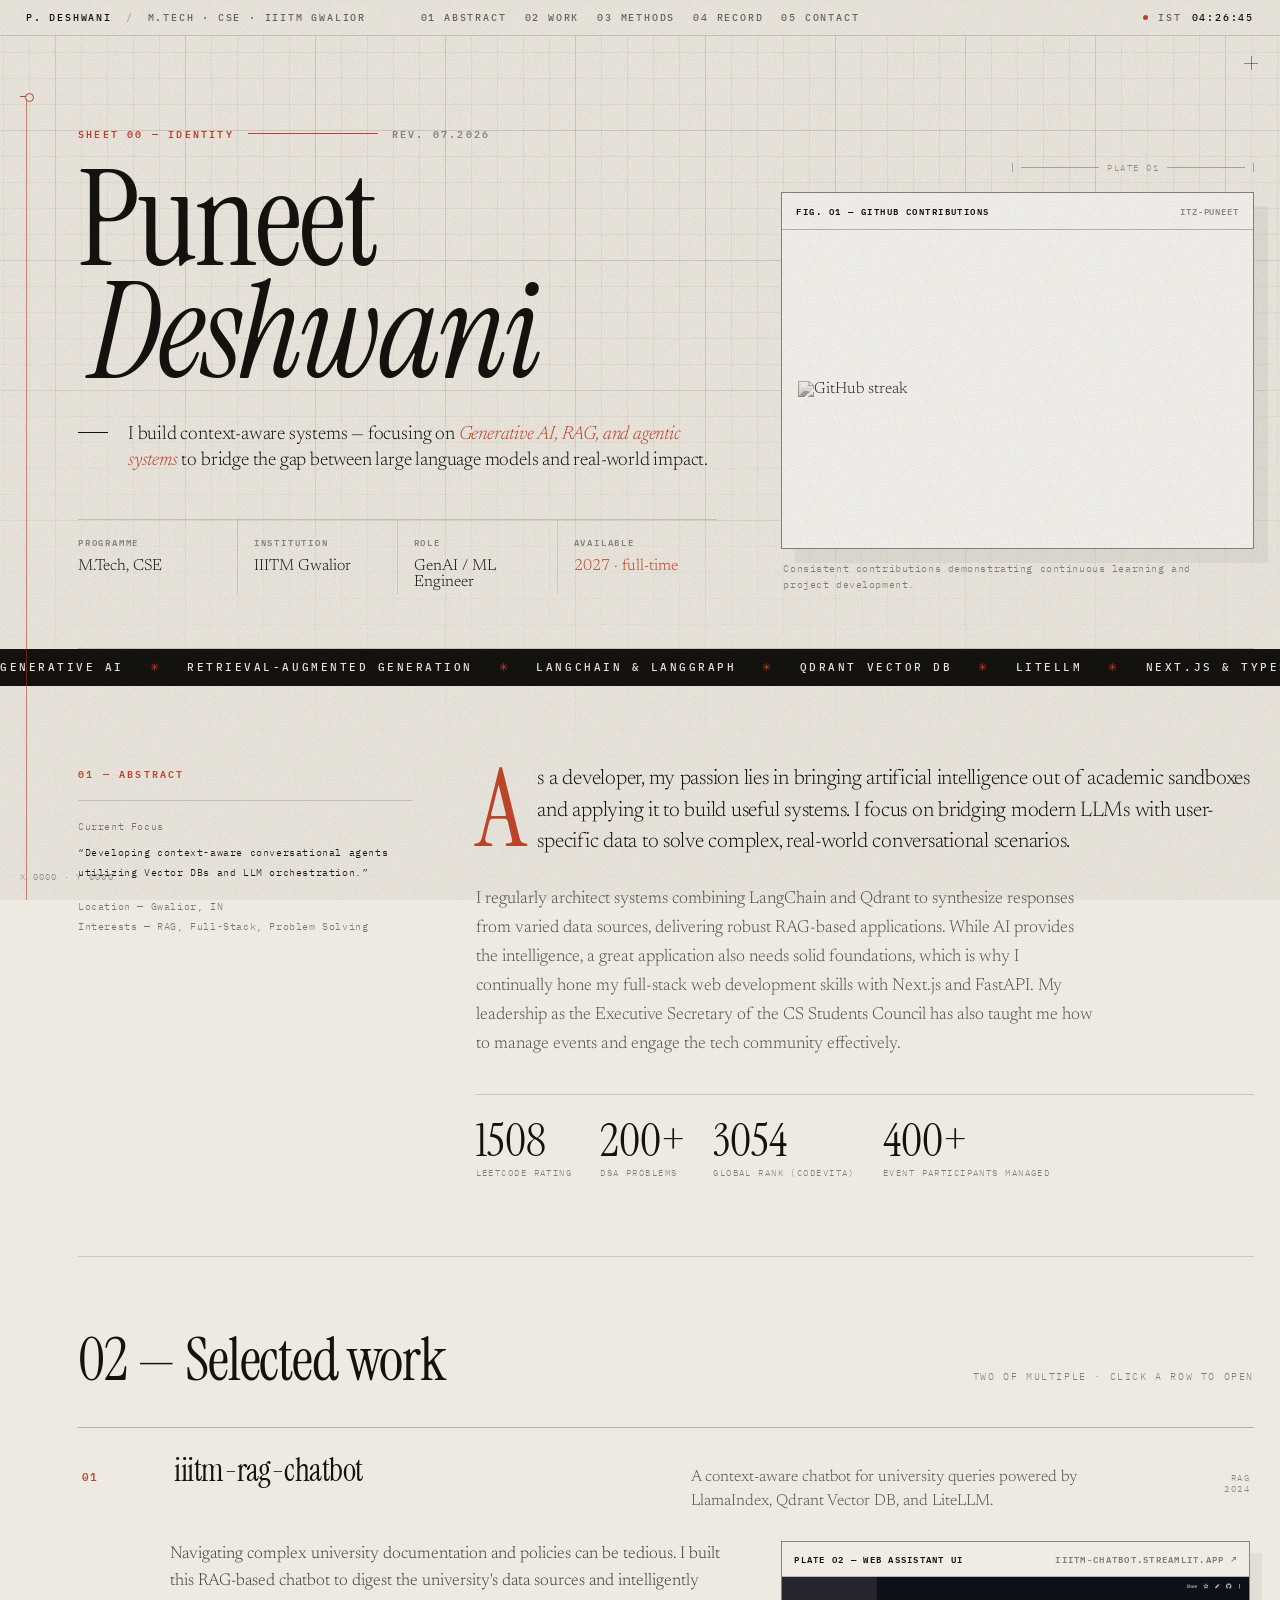
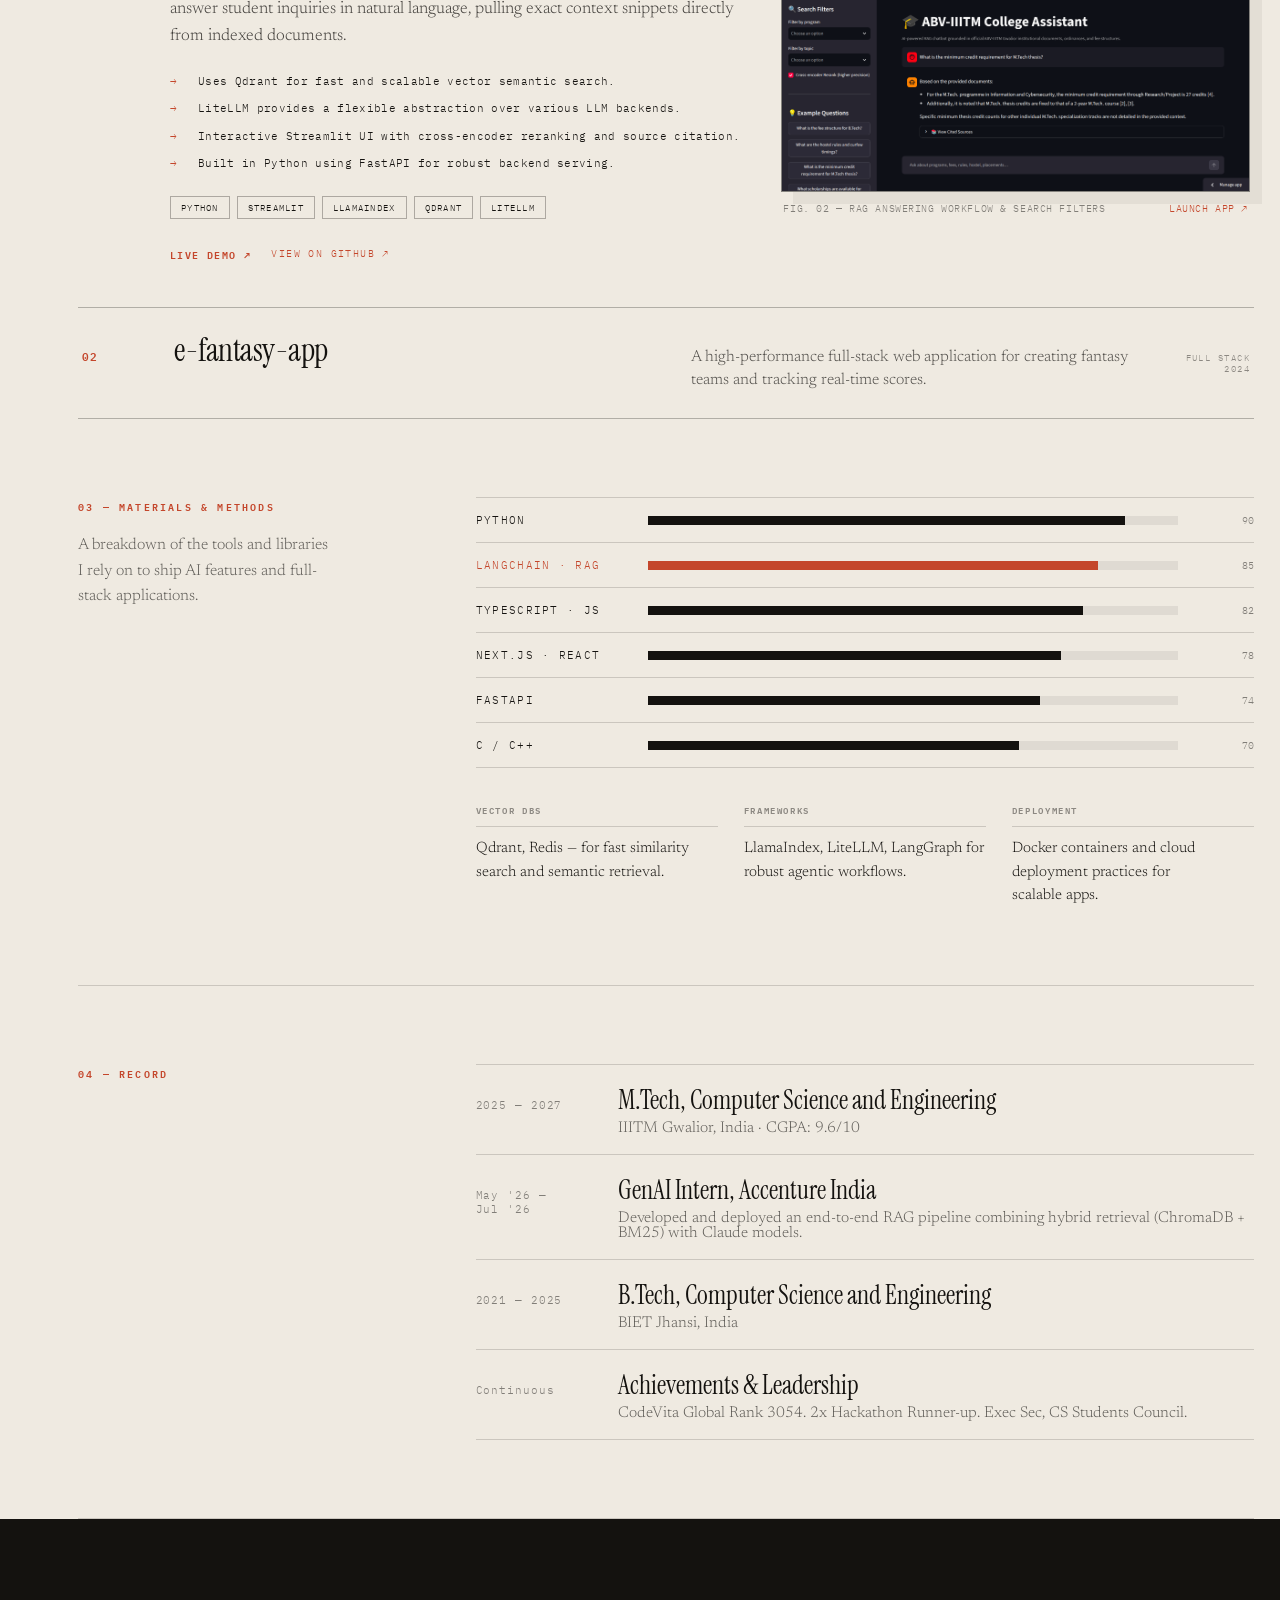
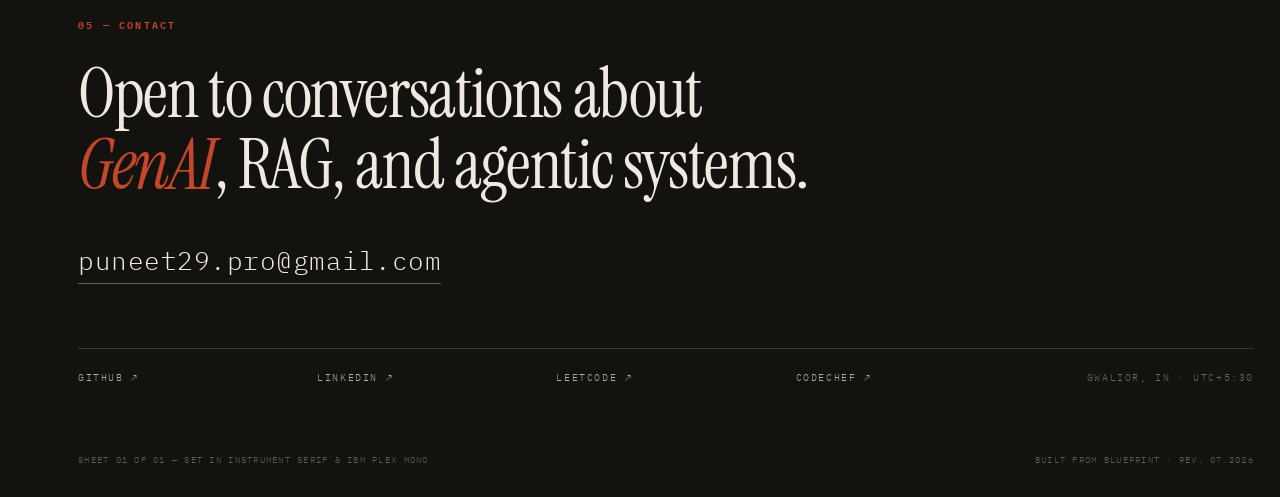
==== commit 7342f041: "added e-fantacy screenshots" ====
--- a/index.html
+++ b/index.html
@@ -233,25 +233,45 @@
           </summary>
           <div style="display:grid;grid-template-columns:minmax(0,1fr) minmax(0,.82fr);gap:40px;padding:2px 4px 44px 92px;animation:panelIn .45s cubic-bezier(.16,1,.3,1) both">
             <div>
-              <p style="margin:0;font-size:17px;line-height:1.62;color:rgba(20,18,15,.8)">A competitive fantasy sports platform requires handling rapid state changes and maintaining responsive UIs during live events. This platform allows users to build teams, join contests, and see score updates leveraging a robust Next.js frontend with Redis caching.</p>
+              <p style="margin:0;font-size:17px;line-height:1.62;color:rgba(20,18,15,.8)">A competitive esports fantasy platform handling rapid state changes and responsive mobile-first UIs during live tournaments. Users can track BGMI and Valorant fixtures, enter contest pools, build custom rosters, and manage virtual E-Tokens seamlessly.</p>
               <ul style="margin:22px 0 0;padding:0;list-style:none;display:grid;gap:11px;font-family:'IBM Plex Mono',monospace;font-size:11px;line-height:1.5;letter-spacing:.03em">
-                <li style="display:grid;grid-template-columns:16px 1fr;gap:12px"><span style="color:#C4462B">→</span><span>Next.js with TypeScript for type-safe, server-rendered UIs.</span></li>
-                <li style="display:grid;grid-template-columns:16px 1fr;gap:12px"><span style="color:#C4462B">→</span><span>Redis caching to handle leaderboard and point recalculations smoothly.</span></li>
+                <li style="display:grid;grid-template-columns:16px 1fr;gap:12px"><span style="color:#C4462B">→</span><span>Next.js with TypeScript for responsive, mobile-first server-rendered UIs.</span></li>
+                <li style="display:grid;grid-template-columns:16px 1fr;gap:12px"><span style="color:#C4462B">→</span><span>Redis caching to handle real-time leaderboard and point recalculations smoothly.</span></li>
+                <li style="display:grid;grid-template-columns:16px 1fr;gap:12px"><span style="color:#C4462B">→</span><span>Interactive in-app E-Tokens wallet with match entry &amp; reward transaction tracking.</span></li>
                 <li style="display:grid;grid-template-columns:16px 1fr;gap:12px"><span style="color:#C4462B">→</span><span>Node.js backend with styled-components via Tailwind CSS.</span></li>
               </ul>
               <div style="display:flex;flex-wrap:wrap;gap:7px;margin:24px 0 0">
                 <span style="border:1px solid rgba(20,18,15,.3);padding:5px 10px;font-family:'IBM Plex Mono',monospace;font-size:9px;letter-spacing:.14em;text-transform:uppercase">TypeScript</span>
                 <span style="border:1px solid rgba(20,18,15,.3);padding:5px 10px;font-family:'IBM Plex Mono',monospace;font-size:9px;letter-spacing:.14em;text-transform:uppercase">Next.js</span>
+                <span style="border:1px solid rgba(20,18,15,.3);padding:5px 10px;font-family:'IBM Plex Mono',monospace;font-size:9px;letter-spacing:.14em;text-transform:uppercase">React</span>
                 <span style="border:1px solid rgba(20,18,15,.3);padding:5px 10px;font-family:'IBM Plex Mono',monospace;font-size:9px;letter-spacing:.14em;text-transform:uppercase">Node.js</span>
                 <span style="border:1px solid rgba(20,18,15,.3);padding:5px 10px;font-family:'IBM Plex Mono',monospace;font-size:9px;letter-spacing:.14em;text-transform:uppercase">Redis</span>
+                <span style="border:1px solid rgba(20,18,15,.3);padding:5px 10px;font-family:'IBM Plex Mono',monospace;font-size:9px;letter-spacing:.14em;text-transform:uppercase">Tailwind CSS</span>
               </div>
               <div style="margin-top:26px;font-family:'IBM Plex Mono',monospace;font-size:10px;letter-spacing:.14em;text-transform:uppercase"><a href="https://github.com/itz-puneet/e-fantasy-app" target="_blank">View on GitHub ↗</a></div>
             </div>
             <figure style="margin:0">
-              <div style="border:1px solid rgba(20,18,15,.5);padding:7px;background:#F7F5F0;display:flex;align-items:center;justify-content:center;aspect-ratio:4/3">
-                 <div style="font-family:'IBM Plex Mono',monospace;font-size:11px;color:rgba(20,18,15,.4)">[ Web App UI Dashboard ]</div>
+              <div style="border:1px solid rgba(20,18,15,.5);background:#F7F5F0;box-shadow:12px 12px 0 rgba(20,18,15,.05);overflow:hidden">
+                <div style="display:flex;justify-content:space-between;align-items:baseline;gap:12px;padding:9px 12px;border-bottom:1px solid rgba(20,18,15,.25);font-family:'IBM Plex Mono',monospace;font-size:9px;font-weight:600;letter-spacing:.14em;text-transform:uppercase;background:#F0ECE3">
+                  <span>Plate 03 — Mobile Application UI</span>
+                  <span style="color:rgba(20,18,15,.45)">3 Views · Esports Roster &amp; Wallet</span>
+                </div>
+                <div style="display:grid;grid-template-columns:repeat(3,1fr);gap:8px;padding:12px;background:#EAE5DC">
+                  <div style="border:1px solid rgba(20,18,15,.25);border-radius:10px;overflow:hidden;background:#F8F9FA;box-shadow:0 2px 6px rgba(20,18,15,.08);transition:transform .25s ease;" onmouseover="this.style.transform='translateY(-3px)'" onmouseout="this.style.transform='none'">
+                    <img src="assets/e-fantasy-matches.png" alt="Match Listings Screen" style="width:100%;height:auto;display:block;" />
+                  </div>
+                  <div style="border:1px solid rgba(20,18,15,.25);border-radius:10px;overflow:hidden;background:#F8F9FA;box-shadow:0 2px 6px rgba(20,18,15,.08);transition:transform .25s ease;" onmouseover="this.style.transform='translateY(-3px)'" onmouseout="this.style.transform='none'">
+                    <img src="assets/e-fantasy-contest.png" alt="Contest &amp; Prize Pool Screen" style="width:100%;height:auto;display:block;" />
+                  </div>
+                  <div style="border:1px solid rgba(20,18,15,.25);border-radius:10px;overflow:hidden;background:#F8F9FA;box-shadow:0 2px 6px rgba(20,18,15,.08);transition:transform .25s ease;" onmouseover="this.style.transform='translateY(-3px)'" onmouseout="this.style.transform='none'">
+                    <img src="assets/e-fantasy-wallet.png" alt="Wallet &amp; Token Screen" style="width:100%;height:auto;display:block;" />
+                  </div>
+                </div>
               </div>
-              <figcaption style="margin:9px 0 0;font-family:'IBM Plex Mono',monospace;font-size:9px;letter-spacing:.1em;text-transform:uppercase;color:rgba(20,18,15,.5)">Fig. 03 — Team selection screen</figcaption>
+              <figcaption style="margin:10px 2px 0;font-family:'IBM Plex Mono',monospace;font-size:9.5px;letter-spacing:.06em;text-transform:uppercase;color:rgba(20,18,15,.5);display:flex;justify-content:space-between;align-items:center">
+                <span>Fig. 03 — Matches feed · contest pool · token wallet</span>
+                <a href="https://github.com/itz-puneet/e-fantasy-app" target="_blank" style="color:#C4462B">View Code ↗</a>
+              </figcaption>
             </figure>
           </div>
         </details>
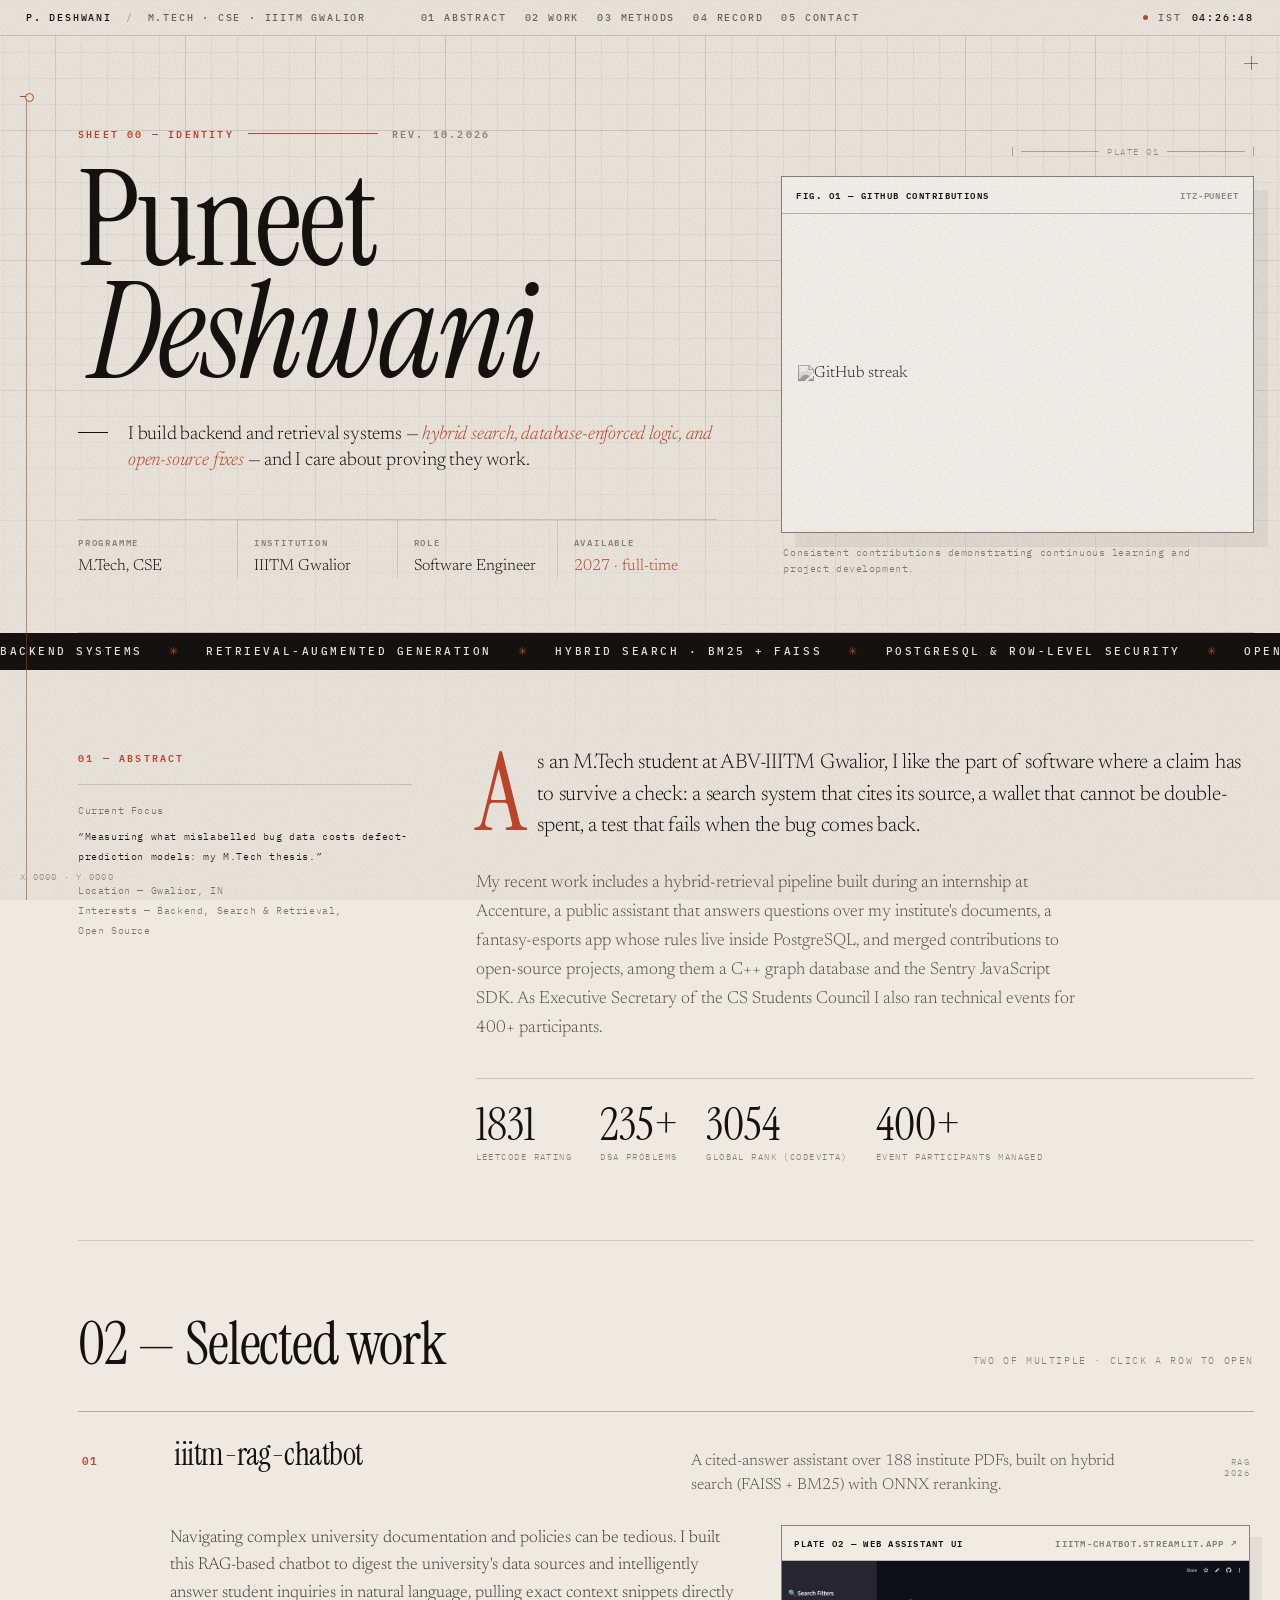
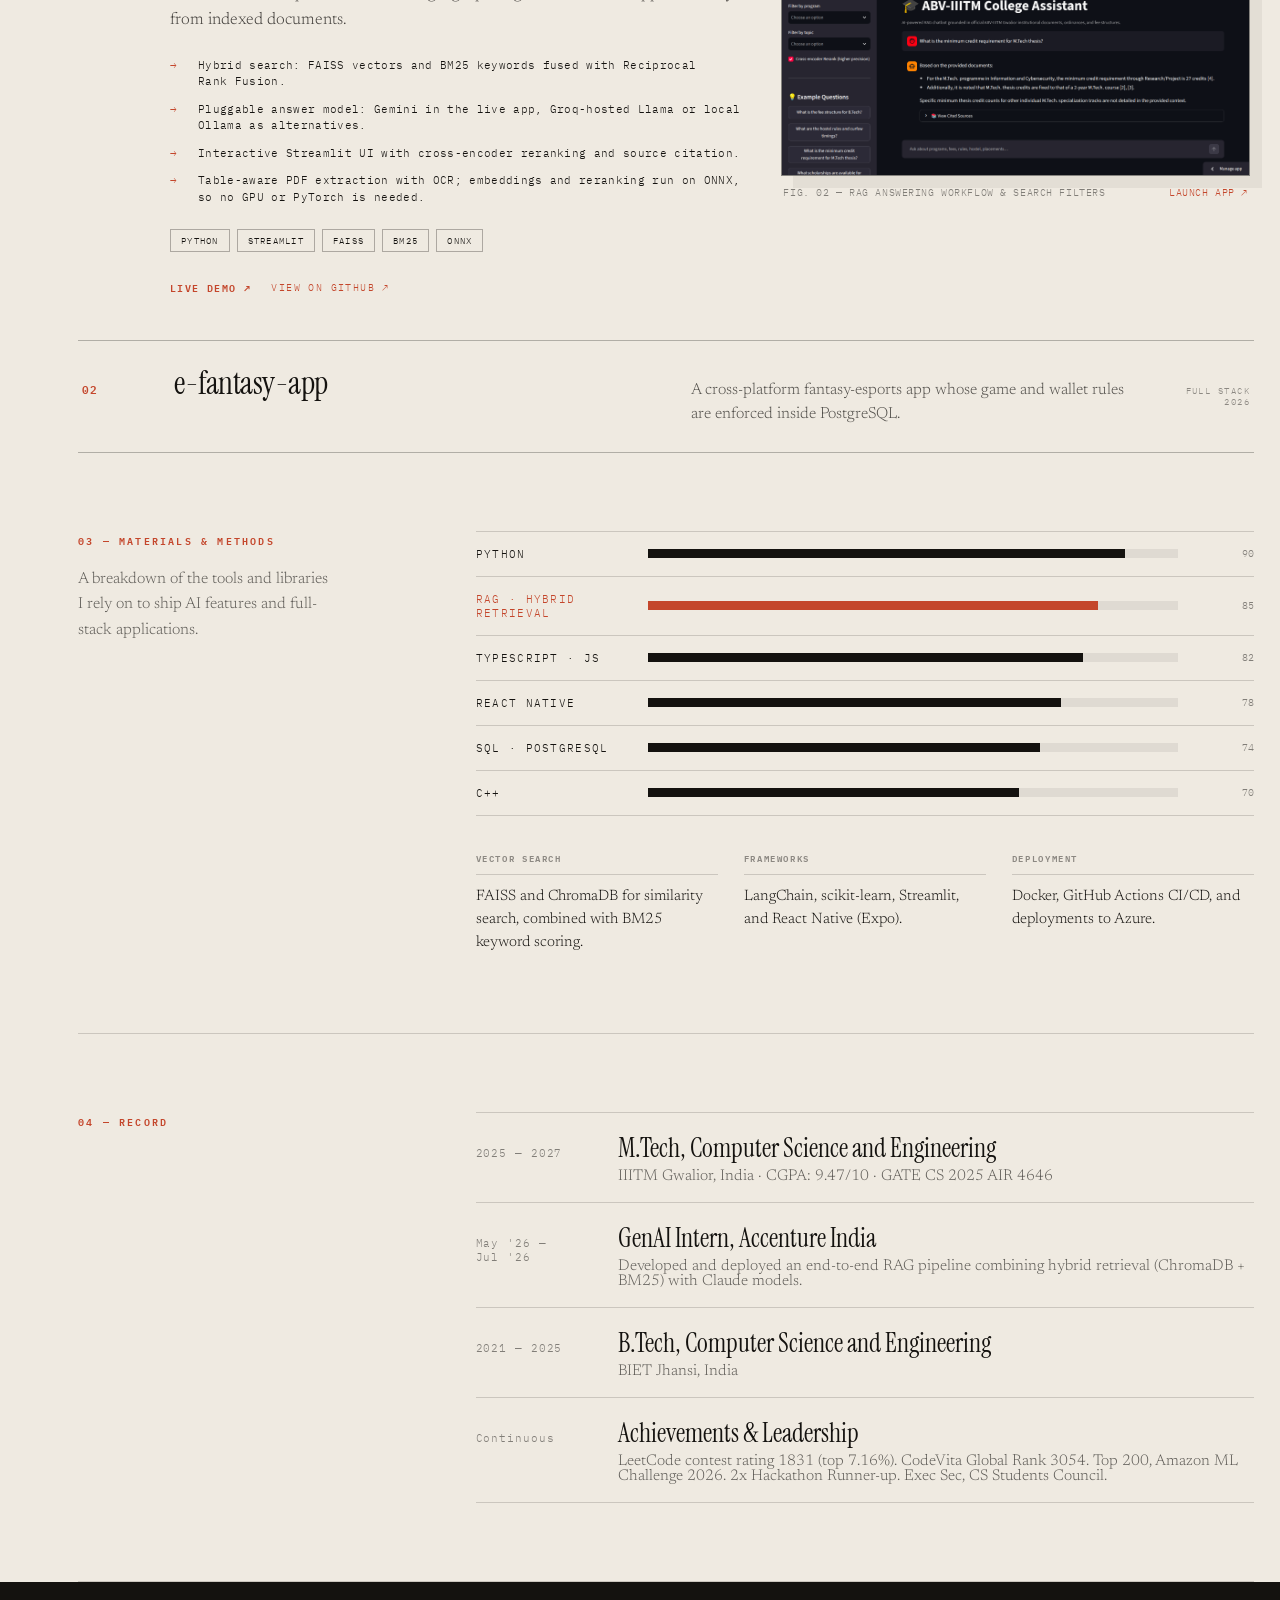
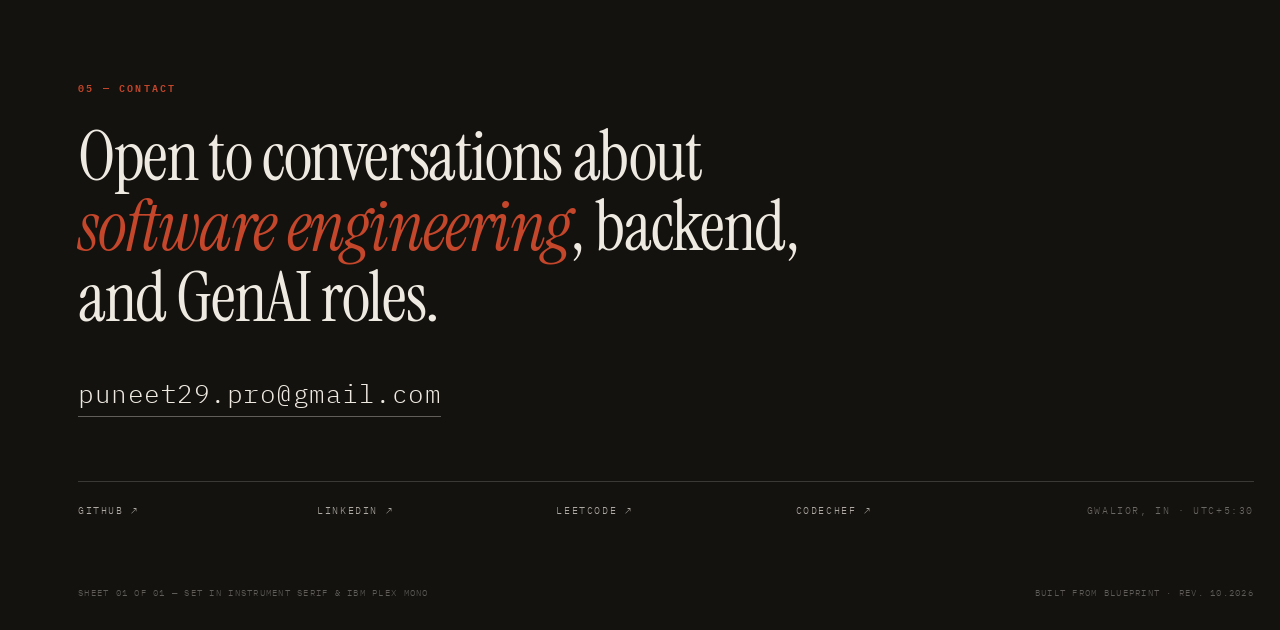
==== commit 85021ed4: "Correct project descriptions, CGPA and LeetCode rating" ====
--- a/index.html
+++ b/index.html
@@ -71,7 +71,7 @@
         <div style="display:flex;align-items:center;gap:14px;font-family:'IBM Plex Mono',monospace;font-size:10px;font-weight:600;letter-spacing:.22em;text-transform:uppercase;color:#C4462B;animation:fade .8s ease .05s both">
           <span>Sheet 00 — Identity</span>
           <span style="height:1px;flex:1;max-width:130px;background:#C4462B;transform-origin:left;animation:drawX .9s cubic-bezier(.2,.9,.2,1) .25s both"></span>
-          <span style="color:rgba(20,18,15,.45)">Rev. 07.2026</span>
+          <span style="color:rgba(20,18,15,.45)">Rev. 10.2026</span>
         </div>
 
         <h1 style="margin:22px 0 0;font-family:'Instrument Serif',Georgia,serif;font-weight:400;font-size:clamp(58px,10.4vw,168px);line-height:.84;letter-spacing:-.02em">
@@ -81,7 +81,7 @@
 
         <div style="display:flex;align-items:flex-start;gap:20px;margin:34px 0 0;max-width:640px;animation:rise .9s cubic-bezier(.16,1,.3,1) .5s both">
           <span style="margin-top:.62em;width:30px;height:1px;background:#14120F;flex:none"></span>
-          <p style="margin:0;font-size:clamp(19px,1.5vw,25px);line-height:1.38;letter-spacing:-.01em">I build context-aware systems — focusing on <em style="font-style:italic;color:#C4462B">Generative AI, RAG, and agentic systems</em> to bridge the gap between large language models and real-world impact.</p>
+          <p style="margin:0;font-size:clamp(19px,1.5vw,25px);line-height:1.38;letter-spacing:-.01em">I build backend and retrieval systems — <em style="font-style:italic;color:#C4462B">hybrid search, database-enforced logic, and open-source fixes</em> — and I care about proving they work.</p>
         </div>
 
         <dl style="display:grid;grid-template-columns:repeat(4,minmax(0,1fr));gap:0;margin:44px 0 0;border-top:1px solid rgba(20,18,15,.16);animation:rise .9s cubic-bezier(.16,1,.3,1) .66s both">
@@ -95,7 +95,7 @@
           </div>
           <div style="padding:14px 16px 4px;border-right:1px solid rgba(20,18,15,.12)">
             <dt style="font-family:'IBM Plex Mono',monospace;font-size:9px;font-weight:600;letter-spacing:.2em;text-transform:uppercase;color:rgba(20,18,15,.45)">Role</dt>
-            <dd style="margin:8px 0 0;font-size:16px">GenAI / ML Engineer</dd>
+            <dd style="margin:8px 0 0;font-size:16px">Software Engineer</dd>
           </div>
           <div style="padding:14px 0 4px 16px">
             <dt style="font-family:'IBM Plex Mono',monospace;font-size:9px;font-weight:600;letter-spacing:.2em;text-transform:uppercase;color:rgba(20,18,15,.45)">Available</dt>
@@ -131,8 +131,8 @@
   <!-- Ticker section -->
   <div style="position:relative;z-index:5;overflow:hidden;border-bottom:1px solid rgba(20,18,15,.16);background:#14120F;color:#EFEAE1;padding:11px 0">
     <div style="display:flex;width:max-content;animation:ticker 34s linear infinite;font-family:'IBM Plex Mono',monospace;font-size:10.5px;font-weight:500;letter-spacing:.24em;text-transform:uppercase">
-      <span style="display:flex;gap:26px;padding-right:26px"><span>Generative AI</span><span style="color:#C4462B">✳</span><span>Retrieval-Augmented Generation</span><span style="color:#C4462B">✳</span><span>LangChain & LangGraph</span><span style="color:#C4462B">✳</span><span>Qdrant Vector DB</span><span style="color:#C4462B">✳</span><span>LiteLLM</span><span style="color:#C4462B">✳</span><span>Next.js & TypeScript</span><span style="color:#C4462B">✳</span><span>FastAPI & Python</span><span style="color:#C4462B">✳</span></span>
-      <span style="display:flex;gap:26px;padding-right:26px" aria-hidden="true"><span>Generative AI</span><span style="color:#C4462B">✳</span><span>Retrieval-Augmented Generation</span><span style="color:#C4462B">✳</span><span>LangChain & LangGraph</span><span style="color:#C4462B">✳</span><span>Qdrant Vector DB</span><span style="color:#C4462B">✳</span><span>LiteLLM</span><span style="color:#C4462B">✳</span><span>Next.js & TypeScript</span><span style="color:#C4462B">✳</span><span>FastAPI & Python</span><span style="color:#C4462B">✳</span></span>
+      <span style="display:flex;gap:26px;padding-right:26px"><span>Backend Systems</span><span style="color:#C4462B">✳</span><span>Retrieval-Augmented Generation</span><span style="color:#C4462B">✳</span><span>Hybrid Search · BM25 + FAISS</span><span style="color:#C4462B">✳</span><span>PostgreSQL &amp; Row-Level Security</span><span style="color:#C4462B">✳</span><span>Open Source</span><span style="color:#C4462B">✳</span><span>React Native &amp; TypeScript</span><span style="color:#C4462B">✳</span><span>Python &amp; C++</span><span style="color:#C4462B">✳</span></span>
+      <span style="display:flex;gap:26px;padding-right:26px" aria-hidden="true"><span>Backend Systems</span><span style="color:#C4462B">✳</span><span>Retrieval-Augmented Generation</span><span style="color:#C4462B">✳</span><span>Hybrid Search · BM25 + FAISS</span><span style="color:#C4462B">✳</span><span>PostgreSQL &amp; Row-Level Security</span><span style="color:#C4462B">✳</span><span>Open Source</span><span style="color:#C4462B">✳</span><span>React Native &amp; TypeScript</span><span style="color:#C4462B">✳</span><span>Python &amp; C++</span><span style="color:#C4462B">✳</span></span>
     </div>
   </div>
 
@@ -142,22 +142,22 @@
         <div style="font-family:'IBM Plex Mono',monospace;font-size:10px;font-weight:600;letter-spacing:.22em;text-transform:uppercase;color:#C4462B">01 — Abstract</div>
         <div style="margin-top:18px;padding-top:16px;border-top:1px solid rgba(20,18,15,.16);font-family:'IBM Plex Mono',monospace;font-size:10px;line-height:2;letter-spacing:.06em;color:rgba(20,18,15,.55)">
           <div>Current Focus</div>
-          <div style="color:#14120F;margin-top:6px">“Developing context-aware conversational agents utilizing Vector DBs and LLM orchestration.”</div>
+          <div style="color:#14120F;margin-top:6px">“Measuring what mislabelled bug data costs defect-prediction models: my M.Tech thesis.”</div>
           <div style="margin-top:14px">Location — Gwalior, IN</div>
-          <div>Interests — RAG, Full-Stack, Problem Solving</div>
+          <div>Interests — Backend, Search &amp; Retrieval, Open Source</div>
         </div>
       </div>
 
       <div style="animation:rise .9s cubic-bezier(.16,1,.3,1) both;animation-timeline:view();animation-range:entry 4% cover 30%">
         <p style="margin:0;font-size:clamp(20px,1.66vw,27px);line-height:1.5;letter-spacing:-.012em">
-          <span style="float:left;font-family:'Instrument Serif',Georgia,serif;font-size:5.1em;line-height:.78;padding:.04em .12em 0 0;color:#C4462B">A</span>s a developer, my passion lies in bringing artificial intelligence out of academic sandboxes and applying it to build useful systems. I focus on bridging modern LLMs with user-specific data to solve complex, real-world conversational scenarios.
+          <span style="float:left;font-family:'Instrument Serif',Georgia,serif;font-size:5.1em;line-height:.78;padding:.04em .12em 0 0;color:#C4462B">A</span>s an M.Tech student at ABV-IIITM Gwalior, I like the part of software where a claim has to survive a check: a search system that cites its source, a wallet that cannot be double-spent, a test that fails when the bug comes back.
         </p>
         <p style="margin:26px 0 0;font-size:17.5px;line-height:1.66;color:rgba(20,18,15,.72);max-width:62ch">
-          I regularly architect systems combining LangChain and Qdrant to synthesize responses from varied data sources, delivering robust RAG-based applications. While AI provides the intelligence, a great application also needs solid foundations, which is why I continually hone my full-stack web development skills with Next.js and FastAPI. My leadership as the Executive Secretary of the CS Students Council has also taught me how to manage events and engage the tech community effectively.
+          My recent work includes a hybrid-retrieval pipeline built during an internship at Accenture, a public assistant that answers questions over my institute's documents, a fantasy-esports app whose rules live inside PostgreSQL, and merged contributions to open-source projects, among them a C++ graph database and the Sentry JavaScript SDK. As Executive Secretary of the CS Students Council I also ran technical events for 400+ participants.
         </p>
         <div style="display:flex;flex-wrap:wrap;gap:28px;margin:34px 0 0;padding-top:22px;border-top:1px solid rgba(20,18,15,.16)">
-          <div><div style="font-family:'Instrument Serif',Georgia,serif;font-size:46px;line-height:1">1508</div><div style="font-family:'IBM Plex Mono',monospace;font-size:9px;letter-spacing:.16em;text-transform:uppercase;color:rgba(20,18,15,.5);margin-top:4px">LeetCode Rating</div></div>
-          <div><div style="font-family:'Instrument Serif',Georgia,serif;font-size:46px;line-height:1">200+</div><div style="font-family:'IBM Plex Mono',monospace;font-size:9px;letter-spacing:.16em;text-transform:uppercase;color:rgba(20,18,15,.5);margin-top:4px">DSA Problems</div></div>
+          <div><div style="font-family:'Instrument Serif',Georgia,serif;font-size:46px;line-height:1">1831</div><div style="font-family:'IBM Plex Mono',monospace;font-size:9px;letter-spacing:.16em;text-transform:uppercase;color:rgba(20,18,15,.5);margin-top:4px">LeetCode Rating</div></div>
+          <div><div style="font-family:'Instrument Serif',Georgia,serif;font-size:46px;line-height:1">235+</div><div style="font-family:'IBM Plex Mono',monospace;font-size:9px;letter-spacing:.16em;text-transform:uppercase;color:rgba(20,18,15,.5);margin-top:4px">DSA Problems</div></div>
           <div><div style="font-family:'Instrument Serif',Georgia,serif;font-size:46px;line-height:1">3054</div><div style="font-family:'IBM Plex Mono',monospace;font-size:9px;letter-spacing:.16em;text-transform:uppercase;color:rgba(20,18,15,.5);margin-top:4px">Global Rank (CodeVita)</div></div>
           <div><div style="font-family:'Instrument Serif',Georgia,serif;font-size:46px;line-height:1">400+</div><div style="font-family:'IBM Plex Mono',monospace;font-size:9px;letter-spacing:.16em;text-transform:uppercase;color:rgba(20,18,15,.5);margin-top:4px">Event Participants Managed</div></div>
         </div>
@@ -179,25 +179,25 @@
             <div style="display:grid;grid-template-columns:66px minmax(0,1fr) minmax(0,.9fr) 92px;gap:26px;align-items:baseline;padding:26px 4px">
               <span style="font-family:'IBM Plex Mono',monospace;font-size:11px;font-weight:600;letter-spacing:.1em;color:#C4462B">01</span>
               <span style="font-family:'Instrument Serif',Georgia,serif;font-size:clamp(28px,2.5vw,40px);line-height:1.05;letter-spacing:-.015em">iiitm-rag-chatbot</span>
-              <span style="font-size:16px;line-height:1.45;color:rgba(20,18,15,.72)">A context-aware chatbot for university queries powered by LlamaIndex, Qdrant Vector DB, and LiteLLM.</span>
-              <span style="justify-self:end;font-family:'IBM Plex Mono',monospace;font-size:9px;letter-spacing:.16em;text-transform:uppercase;color:rgba(20,18,15,.45);text-align:right">RAG<br />2024</span>
+              <span style="font-size:16px;line-height:1.45;color:rgba(20,18,15,.72)">A cited-answer assistant over 188 institute PDFs, built on hybrid search (FAISS + BM25) with ONNX reranking.</span>
+              <span style="justify-self:end;font-family:'IBM Plex Mono',monospace;font-size:9px;letter-spacing:.16em;text-transform:uppercase;color:rgba(20,18,15,.45);text-align:right">RAG<br />2026</span>
             </div>
           </summary>
           <div style="display:grid;grid-template-columns:minmax(0,1fr) minmax(0,.82fr);gap:40px;padding:2px 4px 44px 92px;animation:panelIn .45s cubic-bezier(.16,1,.3,1) both">
             <div>
               <p style="margin:0;font-size:17px;line-height:1.62;color:rgba(20,18,15,.8)">Navigating complex university documentation and policies can be tedious. I built this RAG-based chatbot to digest the university's data sources and intelligently answer student inquiries in natural language, pulling exact context snippets directly from indexed documents.</p>
               <ul style="margin:22px 0 0;padding:0;list-style:none;display:grid;gap:11px;font-family:'IBM Plex Mono',monospace;font-size:11px;line-height:1.5;letter-spacing:.03em">
-                <li style="display:grid;grid-template-columns:16px 1fr;gap:12px"><span style="color:#C4462B">→</span><span>Uses Qdrant for fast and scalable vector semantic search.</span></li>
-                <li style="display:grid;grid-template-columns:16px 1fr;gap:12px"><span style="color:#C4462B">→</span><span>LiteLLM provides a flexible abstraction over various LLM backends.</span></li>
+                <li style="display:grid;grid-template-columns:16px 1fr;gap:12px"><span style="color:#C4462B">→</span><span>Hybrid search: FAISS vectors and BM25 keywords fused with Reciprocal Rank Fusion.</span></li>
+                <li style="display:grid;grid-template-columns:16px 1fr;gap:12px"><span style="color:#C4462B">→</span><span>Pluggable answer model: Gemini in the live app, Groq-hosted Llama or local Ollama as alternatives.</span></li>
                 <li style="display:grid;grid-template-columns:16px 1fr;gap:12px"><span style="color:#C4462B">→</span><span>Interactive Streamlit UI with cross-encoder reranking and source citation.</span></li>
-                <li style="display:grid;grid-template-columns:16px 1fr;gap:12px"><span style="color:#C4462B">→</span><span>Built in Python using FastAPI for robust backend serving.</span></li>
+                <li style="display:grid;grid-template-columns:16px 1fr;gap:12px"><span style="color:#C4462B">→</span><span>Table-aware PDF extraction with OCR; embeddings and reranking run on ONNX, so no GPU or PyTorch is needed.</span></li>
               </ul>
               <div style="display:flex;flex-wrap:wrap;gap:7px;margin:24px 0 0">
                 <span style="border:1px solid rgba(20,18,15,.3);padding:5px 10px;font-family:'IBM Plex Mono',monospace;font-size:9px;letter-spacing:.14em;text-transform:uppercase">Python</span>
                 <span style="border:1px solid rgba(20,18,15,.3);padding:5px 10px;font-family:'IBM Plex Mono',monospace;font-size:9px;letter-spacing:.14em;text-transform:uppercase">Streamlit</span>
-                <span style="border:1px solid rgba(20,18,15,.3);padding:5px 10px;font-family:'IBM Plex Mono',monospace;font-size:9px;letter-spacing:.14em;text-transform:uppercase">LlamaIndex</span>
-                <span style="border:1px solid rgba(20,18,15,.3);padding:5px 10px;font-family:'IBM Plex Mono',monospace;font-size:9px;letter-spacing:.14em;text-transform:uppercase">Qdrant</span>
-                <span style="border:1px solid rgba(20,18,15,.3);padding:5px 10px;font-family:'IBM Plex Mono',monospace;font-size:9px;letter-spacing:.14em;text-transform:uppercase">LiteLLM</span>
+                <span style="border:1px solid rgba(20,18,15,.3);padding:5px 10px;font-family:'IBM Plex Mono',monospace;font-size:9px;letter-spacing:.14em;text-transform:uppercase">FAISS</span>
+                <span style="border:1px solid rgba(20,18,15,.3);padding:5px 10px;font-family:'IBM Plex Mono',monospace;font-size:9px;letter-spacing:.14em;text-transform:uppercase">BM25</span>
+                <span style="border:1px solid rgba(20,18,15,.3);padding:5px 10px;font-family:'IBM Plex Mono',monospace;font-size:9px;letter-spacing:.14em;text-transform:uppercase">ONNX</span>
               </div>
               <div style="margin-top:26px;font-family:'IBM Plex Mono',monospace;font-size:10px;letter-spacing:.14em;text-transform:uppercase;display:flex;flex-wrap:wrap;gap:20px;align-items:center">
                 <a href="https://iiitm-chatbot.streamlit.app/" target="_blank" style="color:#C4462B;font-weight:600">Live Demo ↗</a>
@@ -227,26 +227,26 @@
              <div style="display:grid;grid-template-columns:66px minmax(0,1fr) minmax(0,.9fr) 92px;gap:26px;align-items:baseline;padding:26px 4px">
               <span style="font-family:'IBM Plex Mono',monospace;font-size:11px;font-weight:600;letter-spacing:.1em;color:#C4462B">02</span>
               <span style="font-family:'Instrument Serif',Georgia,serif;font-size:clamp(28px,2.5vw,40px);line-height:1.05;letter-spacing:-.015em">e-fantasy-app</span>
-              <span style="font-size:16px;line-height:1.45;color:rgba(20,18,15,.72)">A high-performance full-stack web application for creating fantasy teams and tracking real-time scores.</span>
-              <span style="justify-self:end;font-family:'IBM Plex Mono',monospace;font-size:9px;letter-spacing:.16em;text-transform:uppercase;color:rgba(20,18,15,.45);text-align:right">Full Stack<br />2024</span>
+              <span style="font-size:16px;line-height:1.45;color:rgba(20,18,15,.72)">A cross-platform fantasy-esports app whose game and wallet rules are enforced inside PostgreSQL.</span>
+              <span style="justify-self:end;font-family:'IBM Plex Mono',monospace;font-size:9px;letter-spacing:.16em;text-transform:uppercase;color:rgba(20,18,15,.45);text-align:right">Full Stack<br />2026</span>
              </div>
           </summary>
           <div style="display:grid;grid-template-columns:minmax(0,1fr) minmax(0,.82fr);gap:40px;padding:2px 4px 44px 92px;animation:panelIn .45s cubic-bezier(.16,1,.3,1) both">
             <div>
-              <p style="margin:0;font-size:17px;line-height:1.62;color:rgba(20,18,15,.8)">A competitive esports fantasy platform handling rapid state changes and responsive mobile-first UIs during live tournaments. Users can track BGMI and Valorant fixtures, enter contest pools, build custom rosters, and manage virtual E-Tokens seamlessly.</p>
+              <p style="margin:0;font-size:17px;line-height:1.62;color:rgba(20,18,15,.8)">A free-to-play fantasy esports app for BGMI: users draft a roster, pick a captain and vice-captain, join contests with virtual E-Tokens, and follow live leaderboards. No real money is involved.</p>
               <ul style="margin:22px 0 0;padding:0;list-style:none;display:grid;gap:11px;font-family:'IBM Plex Mono',monospace;font-size:11px;line-height:1.5;letter-spacing:.03em">
-                <li style="display:grid;grid-template-columns:16px 1fr;gap:12px"><span style="color:#C4462B">→</span><span>Next.js with TypeScript for responsive, mobile-first server-rendered UIs.</span></li>
-                <li style="display:grid;grid-template-columns:16px 1fr;gap:12px"><span style="color:#C4462B">→</span><span>Redis caching to handle real-time leaderboard and point recalculations smoothly.</span></li>
+                <li style="display:grid;grid-template-columns:16px 1fr;gap:12px"><span style="color:#C4462B">→</span><span>React Native (Expo) with TypeScript: one codebase for Android, iOS and web.</span></li>
+                <li style="display:grid;grid-template-columns:16px 1fr;gap:12px"><span style="color:#C4462B">→</span><span>Row-Level Security on all 12 tables: wallets, ledgers and contest entries are read-only to clients, and those writes go through PL/pgSQL functions.</span></li>
                 <li style="display:grid;grid-template-columns:16px 1fr;gap:12px"><span style="color:#C4462B">→</span><span>Interactive in-app E-Tokens wallet with match entry &amp; reward transaction tracking.</span></li>
-                <li style="display:grid;grid-template-columns:16px 1fr;gap:12px"><span style="color:#C4462B">→</span><span>Node.js backend with styled-components via Tailwind CSS.</span></li>
+                <li style="display:grid;grid-template-columns:16px 1fr;gap:12px"><span style="color:#C4462B">→</span><span>Contest entry is a single transaction that row-locks the contest and wallet, so balances cannot drift under concurrent joins.</span></li>
               </ul>
               <div style="display:flex;flex-wrap:wrap;gap:7px;margin:24px 0 0">
                 <span style="border:1px solid rgba(20,18,15,.3);padding:5px 10px;font-family:'IBM Plex Mono',monospace;font-size:9px;letter-spacing:.14em;text-transform:uppercase">TypeScript</span>
-                <span style="border:1px solid rgba(20,18,15,.3);padding:5px 10px;font-family:'IBM Plex Mono',monospace;font-size:9px;letter-spacing:.14em;text-transform:uppercase">Next.js</span>
-                <span style="border:1px solid rgba(20,18,15,.3);padding:5px 10px;font-family:'IBM Plex Mono',monospace;font-size:9px;letter-spacing:.14em;text-transform:uppercase">React</span>
-                <span style="border:1px solid rgba(20,18,15,.3);padding:5px 10px;font-family:'IBM Plex Mono',monospace;font-size:9px;letter-spacing:.14em;text-transform:uppercase">Node.js</span>
-                <span style="border:1px solid rgba(20,18,15,.3);padding:5px 10px;font-family:'IBM Plex Mono',monospace;font-size:9px;letter-spacing:.14em;text-transform:uppercase">Redis</span>
-                <span style="border:1px solid rgba(20,18,15,.3);padding:5px 10px;font-family:'IBM Plex Mono',monospace;font-size:9px;letter-spacing:.14em;text-transform:uppercase">Tailwind CSS</span>
+                <span style="border:1px solid rgba(20,18,15,.3);padding:5px 10px;font-family:'IBM Plex Mono',monospace;font-size:9px;letter-spacing:.14em;text-transform:uppercase">React Native</span>
+                <span style="border:1px solid rgba(20,18,15,.3);padding:5px 10px;font-family:'IBM Plex Mono',monospace;font-size:9px;letter-spacing:.14em;text-transform:uppercase">Expo</span>
+                <span style="border:1px solid rgba(20,18,15,.3);padding:5px 10px;font-family:'IBM Plex Mono',monospace;font-size:9px;letter-spacing:.14em;text-transform:uppercase">Supabase</span>
+                <span style="border:1px solid rgba(20,18,15,.3);padding:5px 10px;font-family:'IBM Plex Mono',monospace;font-size:9px;letter-spacing:.14em;text-transform:uppercase">PostgreSQL</span>
+                <span style="border:1px solid rgba(20,18,15,.3);padding:5px 10px;font-family:'IBM Plex Mono',monospace;font-size:9px;letter-spacing:.14em;text-transform:uppercase">PL/pgSQL</span>
               </div>
               <div style="margin-top:26px;font-family:'IBM Plex Mono',monospace;font-size:10px;letter-spacing:.14em;text-transform:uppercase"><a href="https://github.com/itz-puneet/e-fantasy-app" target="_blank">View on GitHub ↗</a></div>
             </div>
@@ -294,7 +294,7 @@
           <span style="font-family:'IBM Plex Mono',monospace;font-size:10px;color:rgba(20,18,15,.5);text-align:right">90</span>
         </div>
         <div style="display:grid;grid-template-columns:150px minmax(0,1fr) 54px;gap:22px;align-items:center;padding:15px 0;border-top:1px solid rgba(20,18,15,.16)">
-          <span style="font-family:'IBM Plex Mono',monospace;font-size:11px;letter-spacing:.12em;text-transform:uppercase;color:#C4462B">LangChain · RAG</span>
+          <span style="font-family:'IBM Plex Mono',monospace;font-size:11px;letter-spacing:.12em;text-transform:uppercase;color:#C4462B">RAG · Hybrid Retrieval</span>
           <span style="position:relative;height:9px;background:rgba(20,18,15,.07)"><span style="position:absolute;inset:0 15% 0 0;background:#C4462B;transform-origin:left;animation:drawX 1.1s cubic-bezier(.2,.9,.2,1) .06s both;animation-timeline:view();animation-range:entry 0% cover 24%"></span></span>
           <span style="font-family:'IBM Plex Mono',monospace;font-size:10px;color:rgba(20,18,15,.5);text-align:right">85</span>
         </div>
@@ -304,33 +304,33 @@
           <span style="font-family:'IBM Plex Mono',monospace;font-size:10px;color:rgba(20,18,15,.5);text-align:right">82</span>
         </div>
         <div style="display:grid;grid-template-columns:150px minmax(0,1fr) 54px;gap:22px;align-items:center;padding:15px 0;border-top:1px solid rgba(20,18,15,.16)">
-          <span style="font-family:'IBM Plex Mono',monospace;font-size:11px;letter-spacing:.12em;text-transform:uppercase">Next.js · React</span>
+          <span style="font-family:'IBM Plex Mono',monospace;font-size:11px;letter-spacing:.12em;text-transform:uppercase">React Native</span>
           <span style="position:relative;height:9px;background:rgba(20,18,15,.07)"><span style="position:absolute;inset:0 22% 0 0;background:#14120F;transform-origin:left;animation:drawX 1.1s cubic-bezier(.2,.9,.2,1) .18s both;animation-timeline:view();animation-range:entry 0% cover 24%"></span></span>
           <span style="font-family:'IBM Plex Mono',monospace;font-size:10px;color:rgba(20,18,15,.5);text-align:right">78</span>
         </div>
         <div style="display:grid;grid-template-columns:150px minmax(0,1fr) 54px;gap:22px;align-items:center;padding:15px 0;border-top:1px solid rgba(20,18,15,.16)">
-          <span style="font-family:'IBM Plex Mono',monospace;font-size:11px;letter-spacing:.12em;text-transform:uppercase">FastAPI</span>
+          <span style="font-family:'IBM Plex Mono',monospace;font-size:11px;letter-spacing:.12em;text-transform:uppercase">SQL · PostgreSQL</span>
           <span style="position:relative;height:9px;background:rgba(20,18,15,.07)"><span style="position:absolute;inset:0 26% 0 0;background:#14120F;transform-origin:left;animation:drawX 1.1s cubic-bezier(.2,.9,.2,1) .24s both;animation-timeline:view();animation-range:entry 0% cover 24%"></span></span>
           <span style="font-family:'IBM Plex Mono',monospace;font-size:10px;color:rgba(20,18,15,.5);text-align:right">74</span>
         </div>
         <div style="display:grid;grid-template-columns:150px minmax(0,1fr) 54px;gap:22px;align-items:center;padding:15px 0;border-top:1px solid rgba(20,18,15,.16);border-bottom:1px solid rgba(20,18,15,.16)">
-          <span style="font-family:'IBM Plex Mono',monospace;font-size:11px;letter-spacing:.12em;text-transform:uppercase">C / C++</span>
+          <span style="font-family:'IBM Plex Mono',monospace;font-size:11px;letter-spacing:.12em;text-transform:uppercase">C++</span>
           <span style="position:relative;height:9px;background:rgba(20,18,15,.07)"><span style="position:absolute;inset:0 30% 0 0;background:#14120F;transform-origin:left;animation:drawX 1.1s cubic-bezier(.2,.9,.2,1) .3s both;animation-timeline:view();animation-range:entry 0% cover 24%"></span></span>
           <span style="font-family:'IBM Plex Mono',monospace;font-size:10px;color:rgba(20,18,15,.5);text-align:right">70</span>
         </div>
 
         <div style="display:grid;grid-template-columns:repeat(3,minmax(0,1fr));gap:26px;margin-top:34px">
           <div>
-            <div style="font-family:'IBM Plex Mono',monospace;font-size:9px;font-weight:600;letter-spacing:.18em;text-transform:uppercase;color:rgba(20,18,15,.45);padding-bottom:8px;border-bottom:1px solid rgba(20,18,15,.16)">Vector DBs</div>
-            <p style="margin:10px 0 0;font-size:15px;line-height:1.55">Qdrant, Redis — for fast similarity search and semantic retrieval.</p>
+            <div style="font-family:'IBM Plex Mono',monospace;font-size:9px;font-weight:600;letter-spacing:.18em;text-transform:uppercase;color:rgba(20,18,15,.45);padding-bottom:8px;border-bottom:1px solid rgba(20,18,15,.16)">Vector Search</div>
+            <p style="margin:10px 0 0;font-size:15px;line-height:1.55">FAISS and ChromaDB for similarity search, combined with BM25 keyword scoring.</p>
           </div>
           <div>
             <div style="font-family:'IBM Plex Mono',monospace;font-size:9px;font-weight:600;letter-spacing:.18em;text-transform:uppercase;color:rgba(20,18,15,.45);padding-bottom:8px;border-bottom:1px solid rgba(20,18,15,.16)">Frameworks</div>
-            <p style="margin:10px 0 0;font-size:15px;line-height:1.55">LlamaIndex, LiteLLM, LangGraph for robust agentic workflows.</p>
+            <p style="margin:10px 0 0;font-size:15px;line-height:1.55">LangChain, scikit-learn, Streamlit, and React Native (Expo).</p>
           </div>
           <div>
             <div style="font-family:'IBM Plex Mono',monospace;font-size:9px;font-weight:600;letter-spacing:.18em;text-transform:uppercase;color:rgba(20,18,15,.45);padding-bottom:8px;border-bottom:1px solid rgba(20,18,15,.16)">Deployment</div>
-            <p style="margin:10px 0 0;font-size:15px;line-height:1.55">Docker containers and cloud deployment practices for scalable apps.</p>
+            <p style="margin:10px 0 0;font-size:15px;line-height:1.55">Docker, GitHub Actions CI/CD, and deployments to Azure.</p>
           </div>
         </div>
       </div>
@@ -343,7 +343,7 @@
       <div style="display:grid;gap:0">
         <div style="display:grid;grid-template-columns:118px minmax(0,1fr);gap:24px;padding:18px 0;border-top:1px solid rgba(20,18,15,.16);align-items:baseline">
           <span style="font-family:'IBM Plex Mono',monospace;font-size:11px;letter-spacing:.08em;color:rgba(20,18,15,.5)">2025 — 2027</span>
-          <span><span style="font-family:'Instrument Serif',Georgia,serif;font-size:26px">M.Tech, Computer Science and Engineering</span><span style="display:block;margin-top:4px;font-size:15.5px;color:rgba(20,18,15,.66)">IIITM Gwalior, India · CGPA: 9.6/10</span></span>
+          <span><span style="font-family:'Instrument Serif',Georgia,serif;font-size:26px">M.Tech, Computer Science and Engineering</span><span style="display:block;margin-top:4px;font-size:15.5px;color:rgba(20,18,15,.66)">IIITM Gwalior, India · CGPA: 9.47/10 · GATE CS 2025 AIR 4646</span></span>
         </div>
         <div style="display:grid;grid-template-columns:118px minmax(0,1fr);gap:24px;padding:18px 0;border-top:1px solid rgba(20,18,15,.16);align-items:baseline">
           <span style="font-family:'IBM Plex Mono',monospace;font-size:11px;letter-spacing:.08em;color:rgba(20,18,15,.5)">May '26 — Jul '26</span>
@@ -355,7 +355,7 @@
         </div>
         <div style="display:grid;grid-template-columns:118px minmax(0,1fr);gap:24px;padding:18px 0;border-top:1px solid rgba(20,18,15,.16);border-bottom:1px solid rgba(20,18,15,.16);align-items:baseline">
           <span style="font-family:'IBM Plex Mono',monospace;font-size:11px;letter-spacing:.08em;color:rgba(20,18,15,.5)">Continuous</span>
-          <span><span style="font-family:'Instrument Serif',Georgia,serif;font-size:26px">Achievements & Leadership</span><span style="display:block;margin-top:4px;font-size:15.5px;color:rgba(20,18,15,.66)">CodeVita Global Rank 3054. 2x Hackathon Runner-up. Exec Sec, CS Students Council.</span></span>
+          <span><span style="font-family:'Instrument Serif',Georgia,serif;font-size:26px">Achievements & Leadership</span><span style="display:block;margin-top:4px;font-size:15.5px;color:rgba(20,18,15,.66)">LeetCode contest rating 1831 (top 7.16%). CodeVita Global Rank 3054. Top 200, Amazon ML Challenge 2026. 2x Hackathon Runner-up. Exec Sec, CS Students Council.</span></span>
         </div>
       </div>
     </div>
@@ -364,7 +364,7 @@
   <footer id="contact" style="position:relative;z-index:5;background:#14120F;color:#EFEAE1;margin-top:0;scroll-margin-top:70px">
     <div style="padding:96px 26px 32px 78px;max-width:1560px;margin:0 auto">
       <div style="font-family:'IBM Plex Mono',monospace;font-size:10px;font-weight:600;letter-spacing:.22em;text-transform:uppercase;color:#C4462B">05 — Contact</div>
-      <p style="margin:26px 0 0;font-family:'Instrument Serif',Georgia,serif;font-size:clamp(36px,5.4vw,86px);line-height:1.02;letter-spacing:-.02em;max-width:24ch">Open to conversations about <span style="font-style:italic;color:#C4462B">GenAI</span>, RAG, and agentic systems.</p>
+      <p style="margin:26px 0 0;font-family:'Instrument Serif',Georgia,serif;font-size:clamp(36px,5.4vw,86px);line-height:1.02;letter-spacing:-.02em;max-width:24ch">Open to conversations about <span style="font-style:italic;color:#C4462B">software engineering</span>, backend, and GenAI roles.</p>
 
       <a href="mailto:puneet29.pro@gmail.com" style="display:inline-block;margin:44px 0 0;font-family:'IBM Plex Mono',monospace;font-size:clamp(15px,2vw,26px);letter-spacing:.02em;color:#EFEAE1;border-bottom:1px solid rgba(239,234,225,.35);padding-bottom:6px">puneet29.pro@gmail.com</a>
 
@@ -372,13 +372,13 @@
         <a href="https://github.com/itz-puneet" target="_blank" style="color:rgba(239,234,225,.7)">GitHub ↗</a>
         <a href="https://linkedin.com/in/puneet-deshwani" target="_blank" style="color:rgba(239,234,225,.7)">LinkedIn ↗</a>
         <a href="https://leetcode.com/u/user0241XW/" target="_blank" style="color:rgba(239,234,225,.7)">LeetCode ↗</a>
-        <a href="https://www.codechef.com/users/itz_puneet" target="_blank" style="color:rgba(239,234,225,.7)">CodeChef ↗</a>
+        <a href="https://www.codechef.com/users/afler" target="_blank" style="color:rgba(239,234,225,.7)">CodeChef ↗</a>
         <span style="color:rgba(239,234,225,.4);justify-self:end">Gwalior, IN · UTC+5:30</span>
       </div>
 
       <div style="display:flex;justify-content:space-between;gap:20px;flex-wrap:wrap;margin-top:70px;font-family:'IBM Plex Mono',monospace;font-size:9px;letter-spacing:.14em;text-transform:uppercase;color:rgba(239,234,225,.35)">
         <span>Sheet 01 of 01 — set in Instrument Serif &amp; IBM Plex Mono</span>
-        <span>Built from blueprint · rev. 07.2026</span>
+        <span>Built from blueprint · rev. 10.2026</span>
       </div>
     </div>
   </footer>
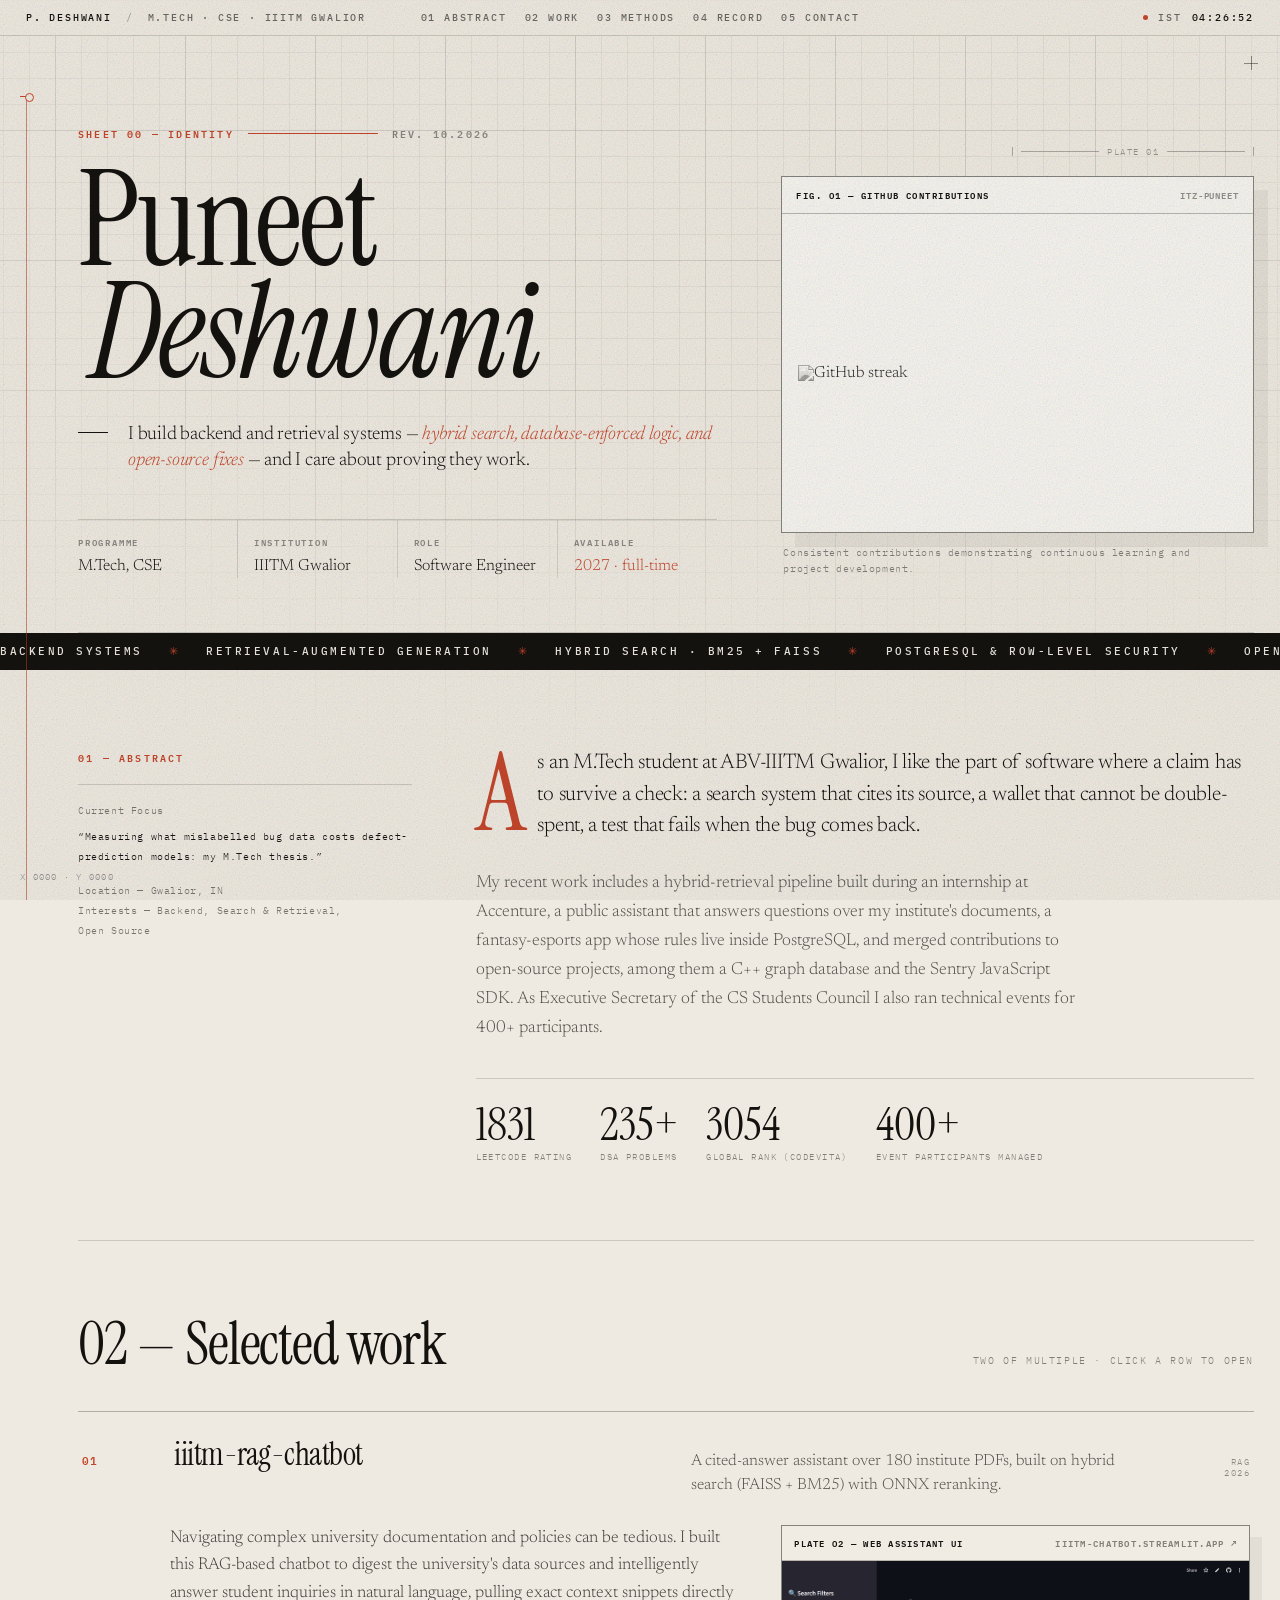
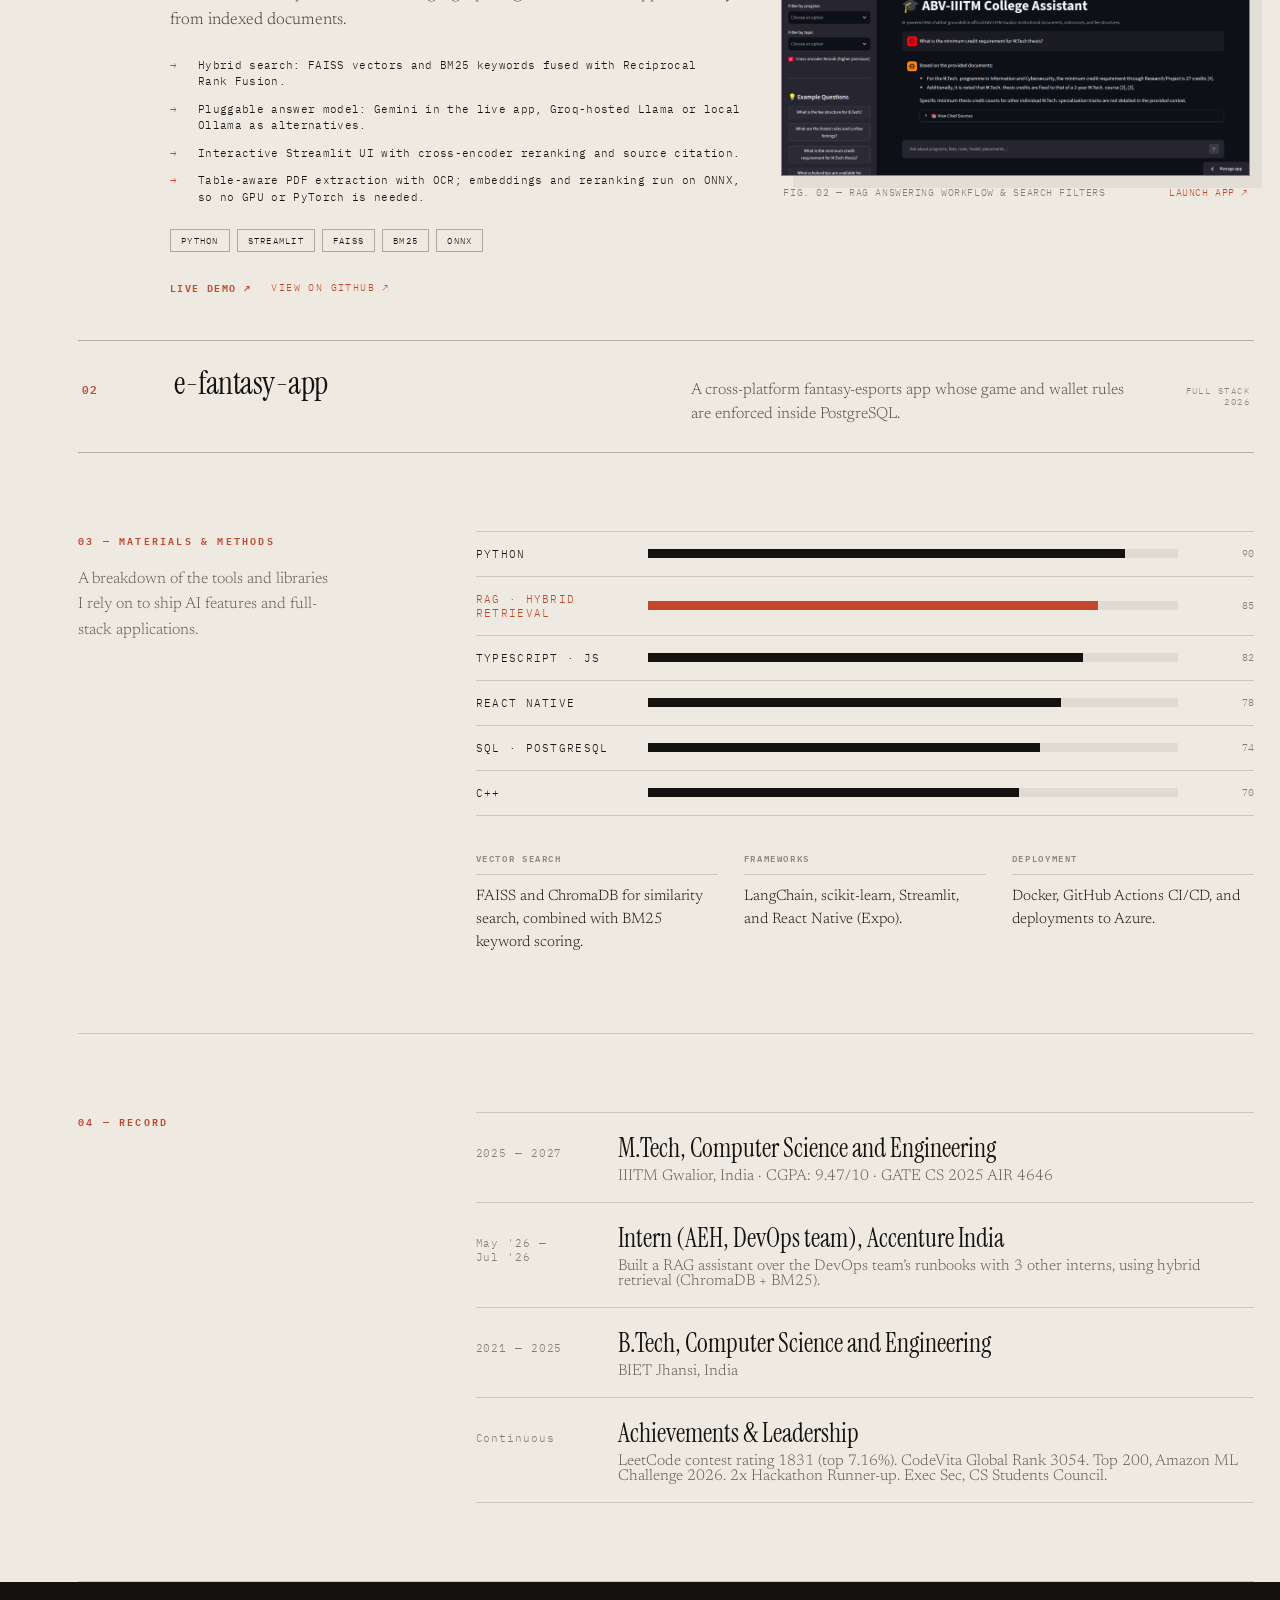
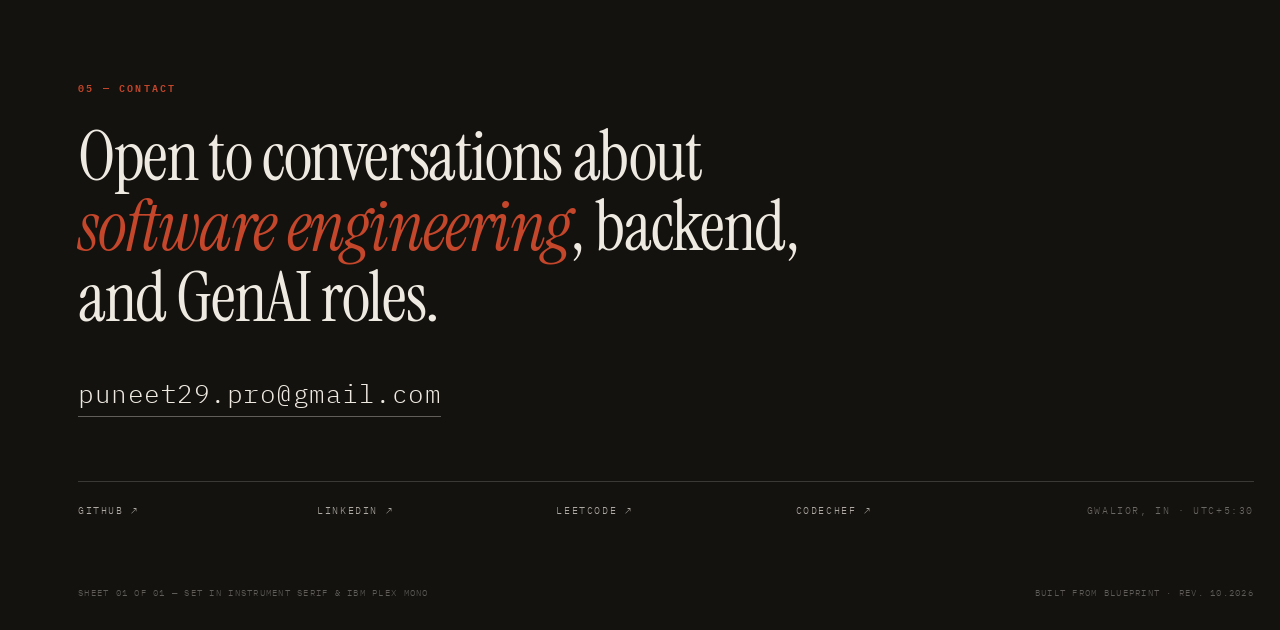
==== commit 07a8b5cb: "Personal site" ====
--- a/index.html
+++ b/index.html
@@ -179,7 +179,7 @@
             <div style="display:grid;grid-template-columns:66px minmax(0,1fr) minmax(0,.9fr) 92px;gap:26px;align-items:baseline;padding:26px 4px">
               <span style="font-family:'IBM Plex Mono',monospace;font-size:11px;font-weight:600;letter-spacing:.1em;color:#C4462B">01</span>
               <span style="font-family:'Instrument Serif',Georgia,serif;font-size:clamp(28px,2.5vw,40px);line-height:1.05;letter-spacing:-.015em">iiitm-rag-chatbot</span>
-              <span style="font-size:16px;line-height:1.45;color:rgba(20,18,15,.72)">A cited-answer assistant over 188 institute PDFs, built on hybrid search (FAISS + BM25) with ONNX reranking.</span>
+              <span style="font-size:16px;line-height:1.45;color:rgba(20,18,15,.72)">A cited-answer assistant over 180 institute PDFs, built on hybrid search (FAISS + BM25) with ONNX reranking.</span>
               <span style="justify-self:end;font-family:'IBM Plex Mono',monospace;font-size:9px;letter-spacing:.16em;text-transform:uppercase;color:rgba(20,18,15,.45);text-align:right">RAG<br />2026</span>
             </div>
           </summary>
@@ -347,7 +347,7 @@
         </div>
         <div style="display:grid;grid-template-columns:118px minmax(0,1fr);gap:24px;padding:18px 0;border-top:1px solid rgba(20,18,15,.16);align-items:baseline">
           <span style="font-family:'IBM Plex Mono',monospace;font-size:11px;letter-spacing:.08em;color:rgba(20,18,15,.5)">May '26 — Jul '26</span>
-          <span><span style="font-family:'Instrument Serif',Georgia,serif;font-size:26px">GenAI Intern, Accenture India</span><span style="display:block;margin-top:4px;font-size:15.5px;color:rgba(20,18,15,.66)">Developed and deployed an end-to-end RAG pipeline combining hybrid retrieval (ChromaDB + BM25) with Claude models.</span></span>
+          <span><span style="font-family:'Instrument Serif',Georgia,serif;font-size:26px">Intern (AEH, DevOps team), Accenture India</span><span style="display:block;margin-top:4px;font-size:15.5px;color:rgba(20,18,15,.66)">Built a RAG assistant over the DevOps team’s runbooks with 3 other interns, using hybrid retrieval (ChromaDB + BM25).</span></span>
         </div>
         <div style="display:grid;grid-template-columns:118px minmax(0,1fr);gap:24px;padding:18px 0;border-top:1px solid rgba(20,18,15,.16);align-items:baseline">
           <span style="font-family:'IBM Plex Mono',monospace;font-size:11px;letter-spacing:.08em;color:rgba(20,18,15,.5)">2021 — 2025</span>
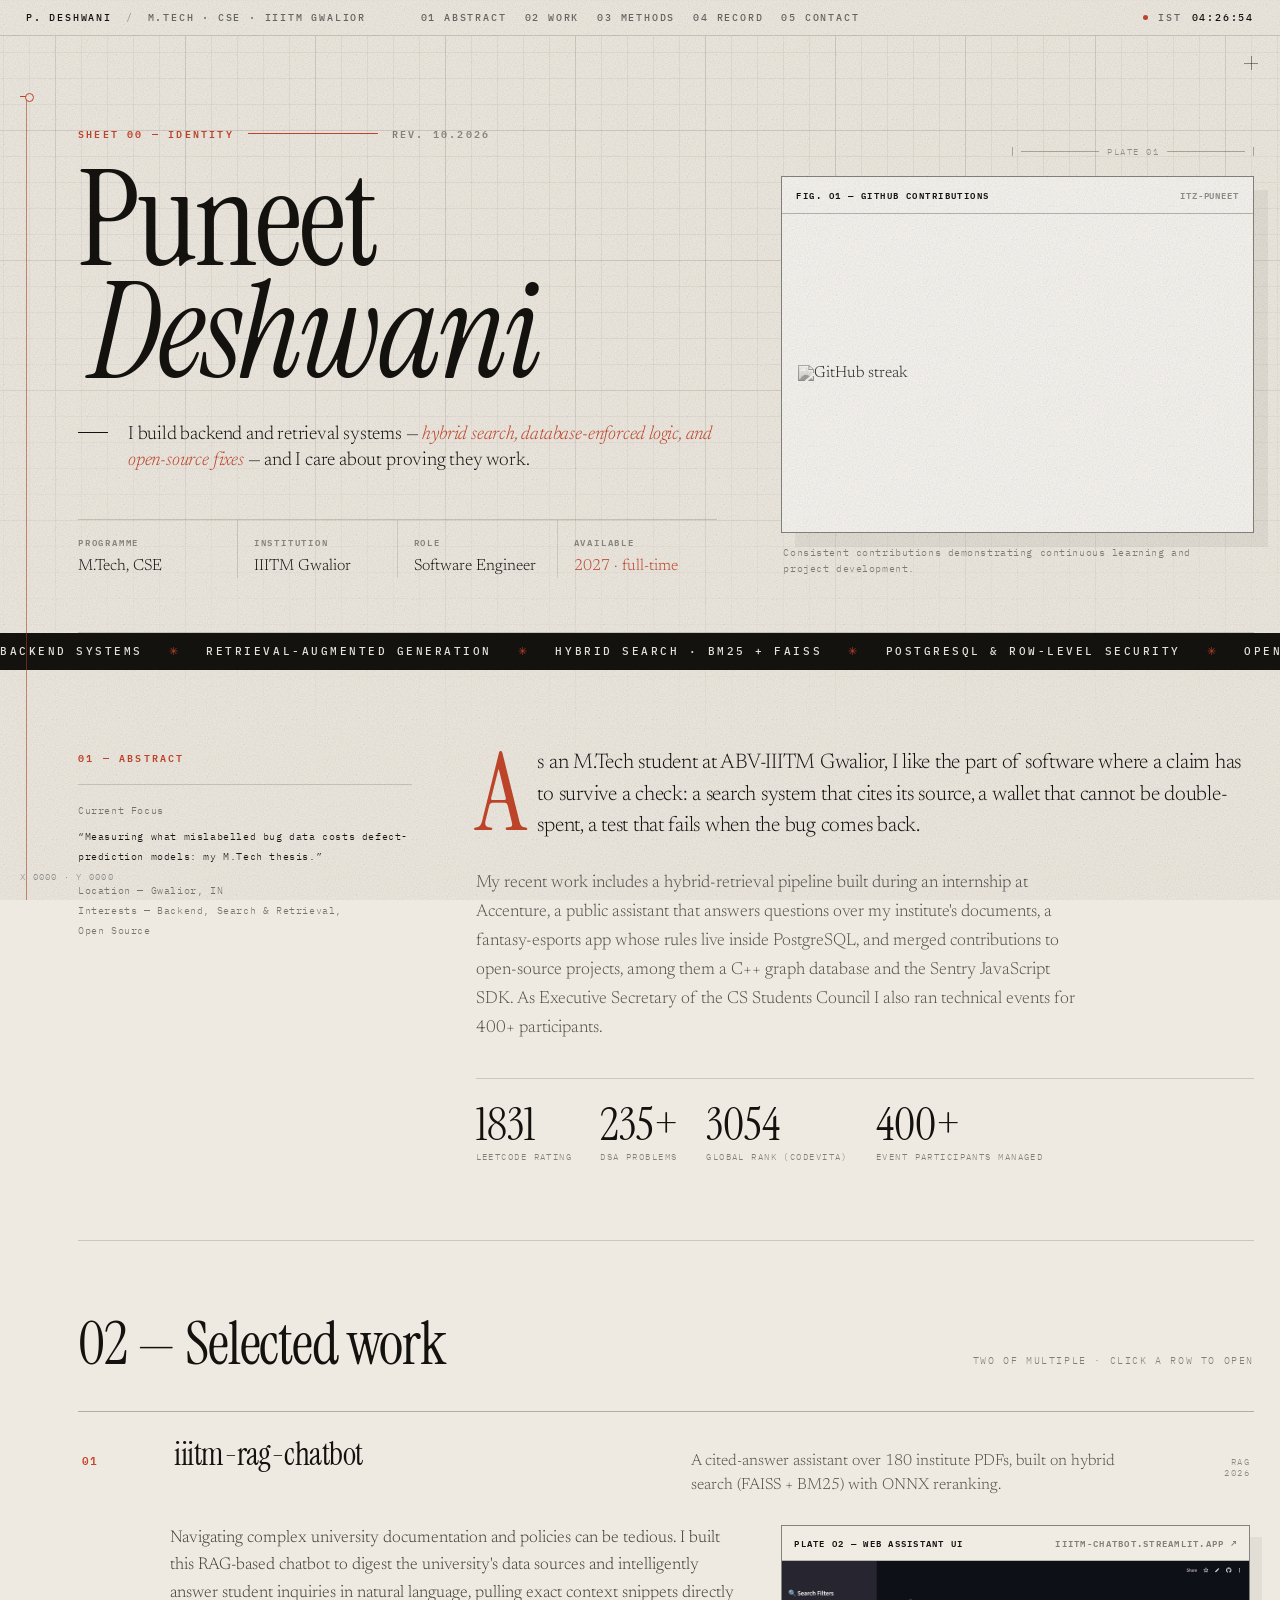
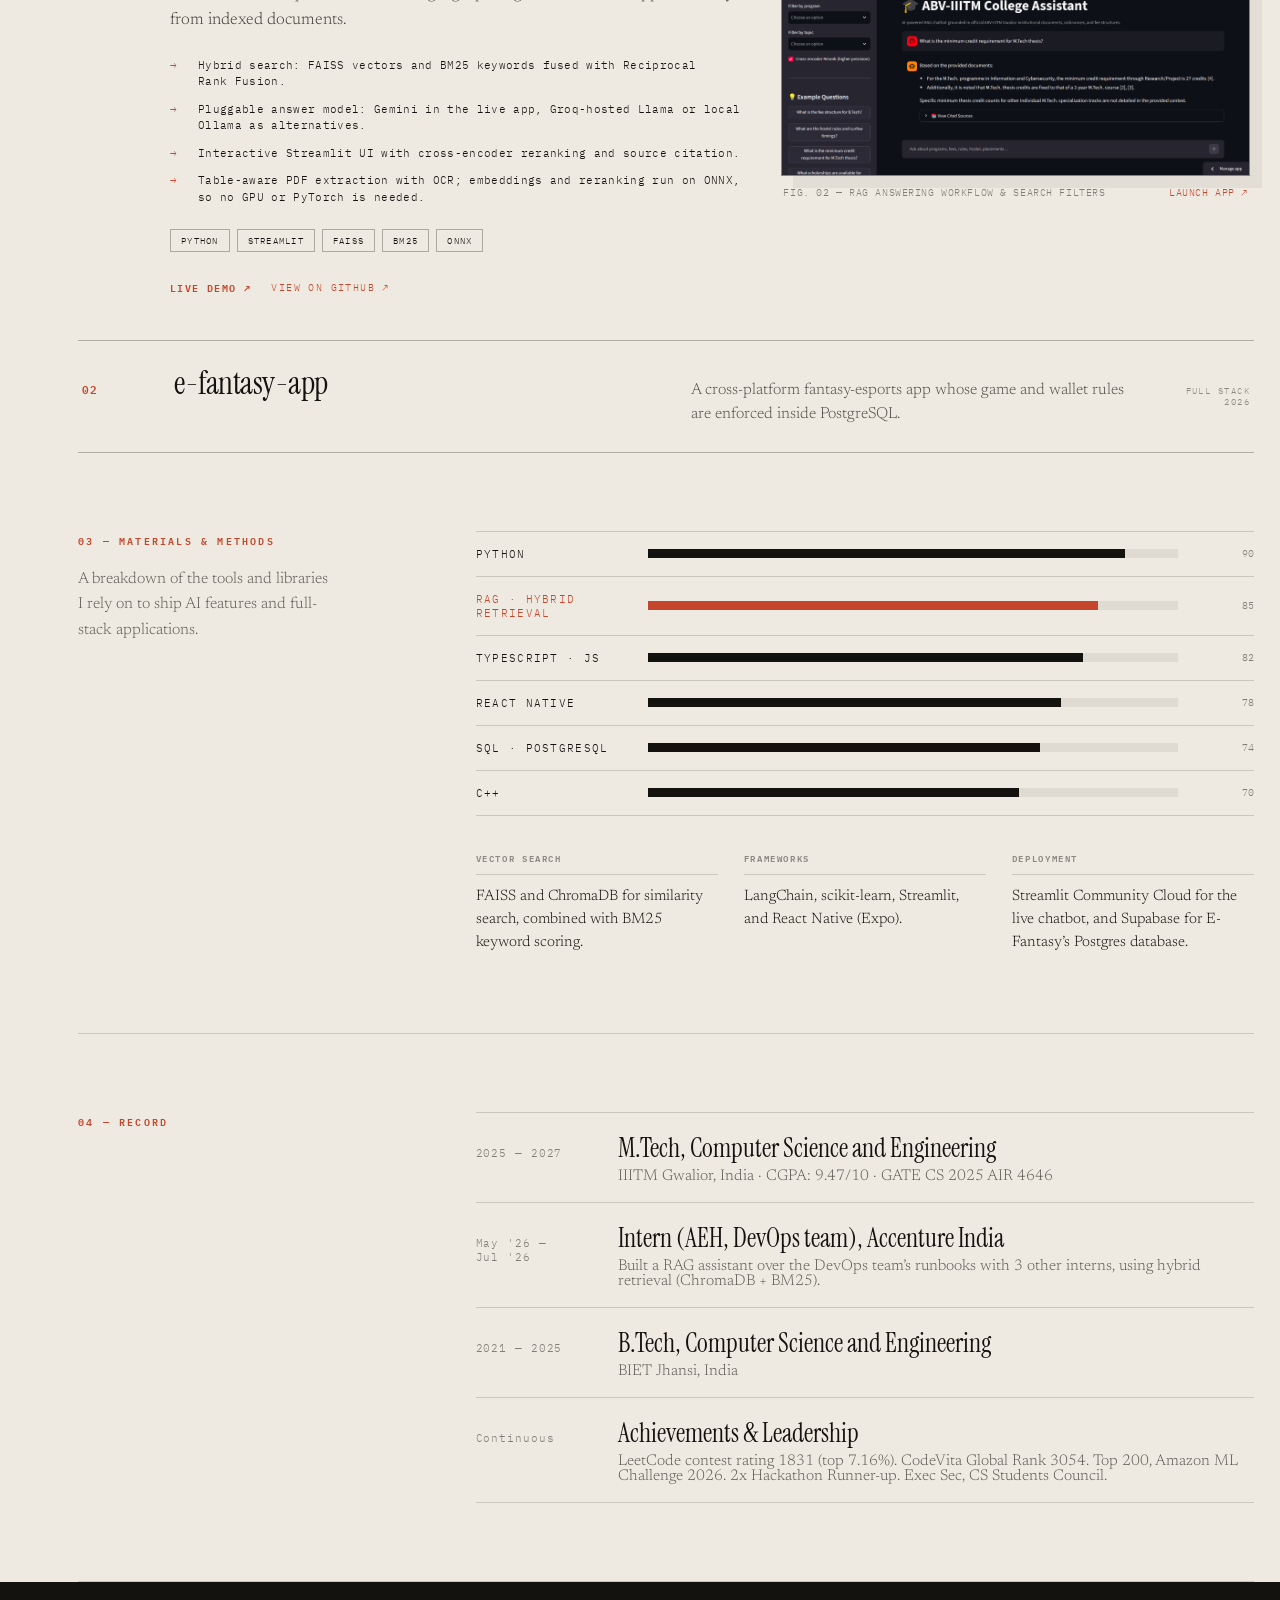
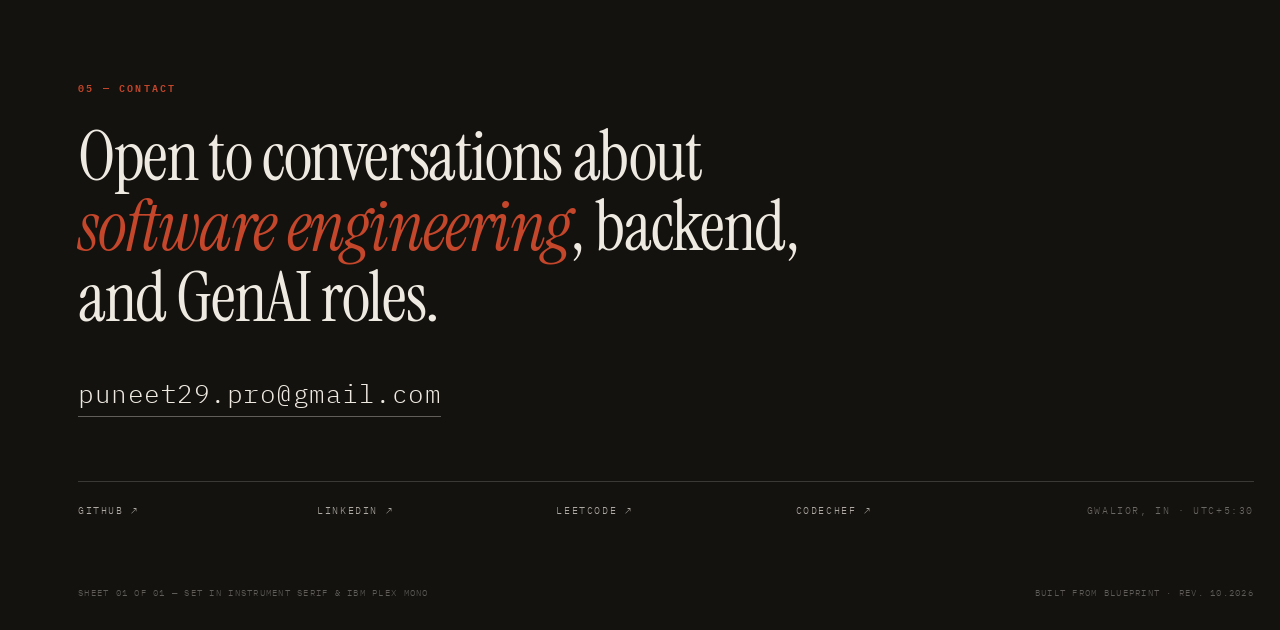
==== commit 4fe9795e: "Remove Docker and Azure claims that the resume does not make Co-Authored-By: Claude Opus 5.5 <norepl" ====
--- a/index.html
+++ b/index.html
@@ -330,7 +330,7 @@
           </div>
           <div>
             <div style="font-family:'IBM Plex Mono',monospace;font-size:9px;font-weight:600;letter-spacing:.18em;text-transform:uppercase;color:rgba(20,18,15,.45);padding-bottom:8px;border-bottom:1px solid rgba(20,18,15,.16)">Deployment</div>
-            <p style="margin:10px 0 0;font-size:15px;line-height:1.55">Docker, GitHub Actions CI/CD, and deployments to Azure.</p>
+            <p style="margin:10px 0 0;font-size:15px;line-height:1.55">Streamlit Community Cloud for the live chatbot, and Supabase for E-Fantasy&rsquo;s Postgres database.</p>
           </div>
         </div>
       </div>
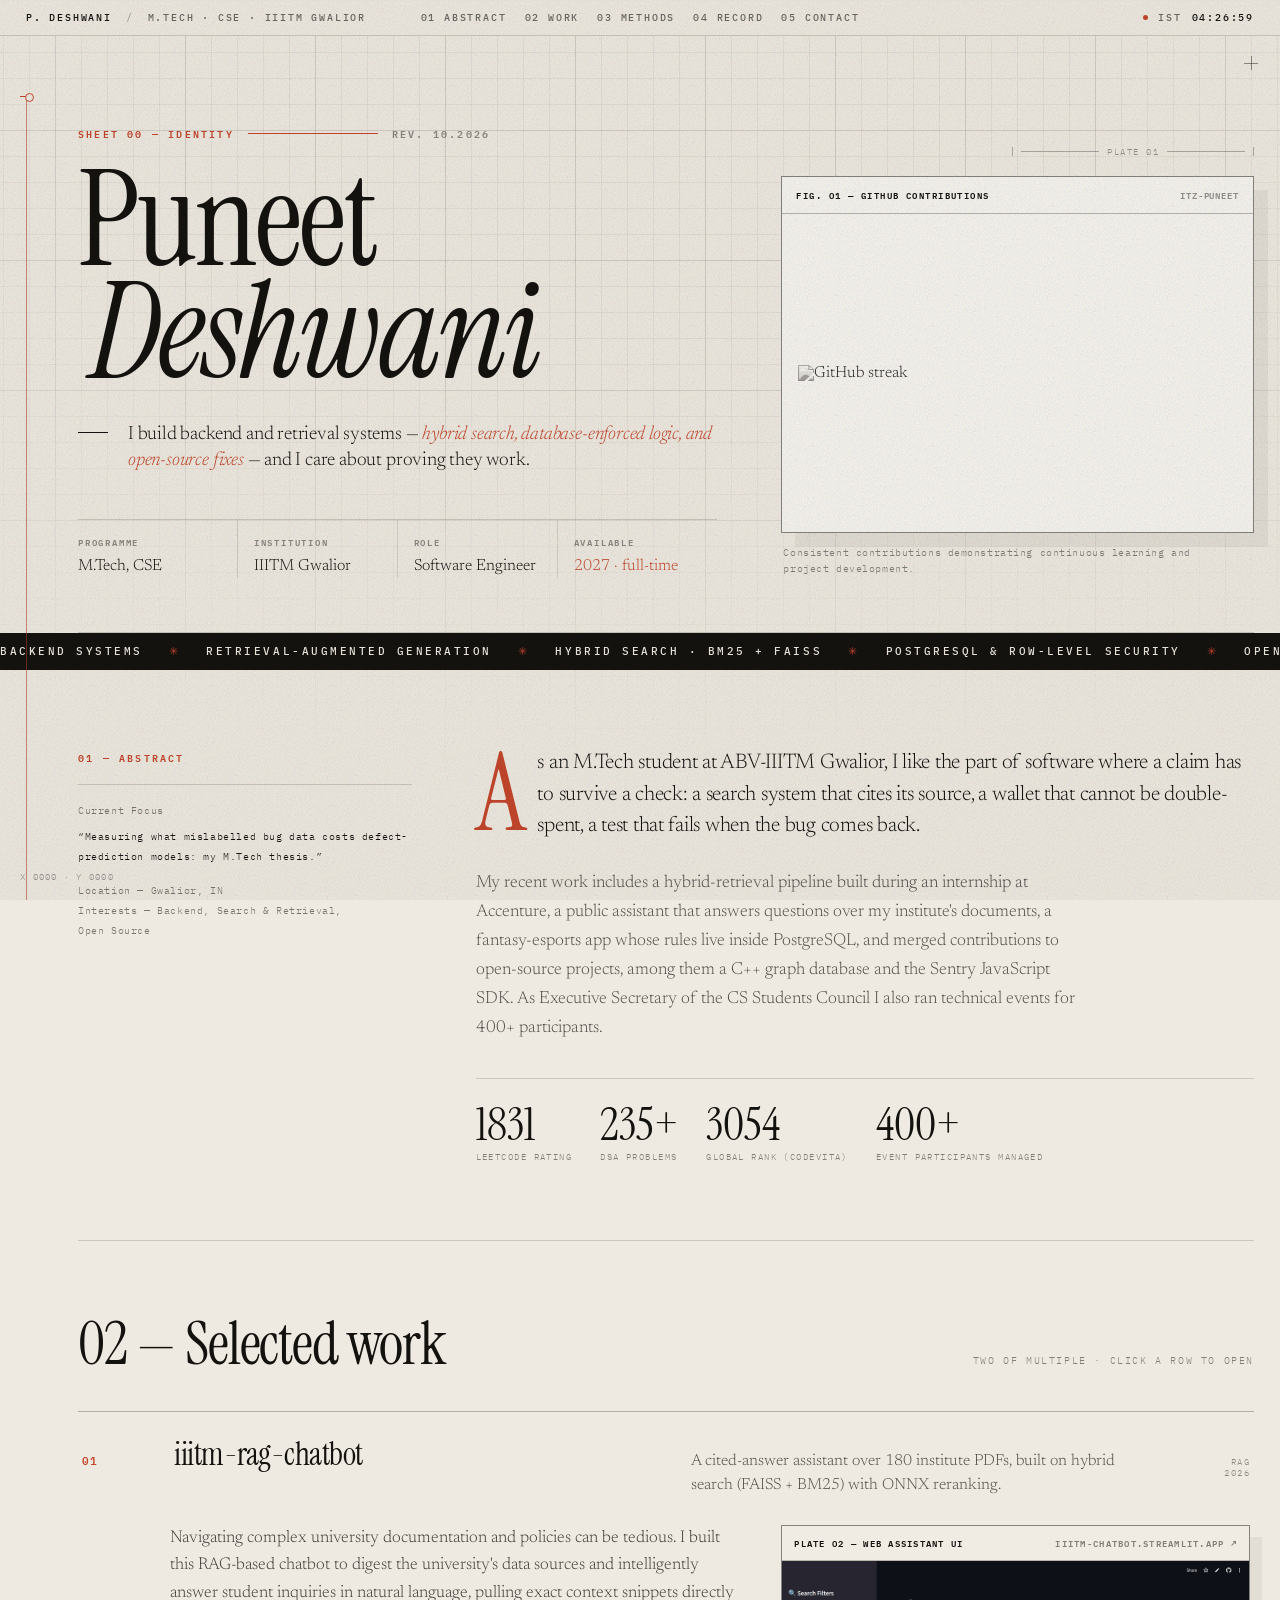
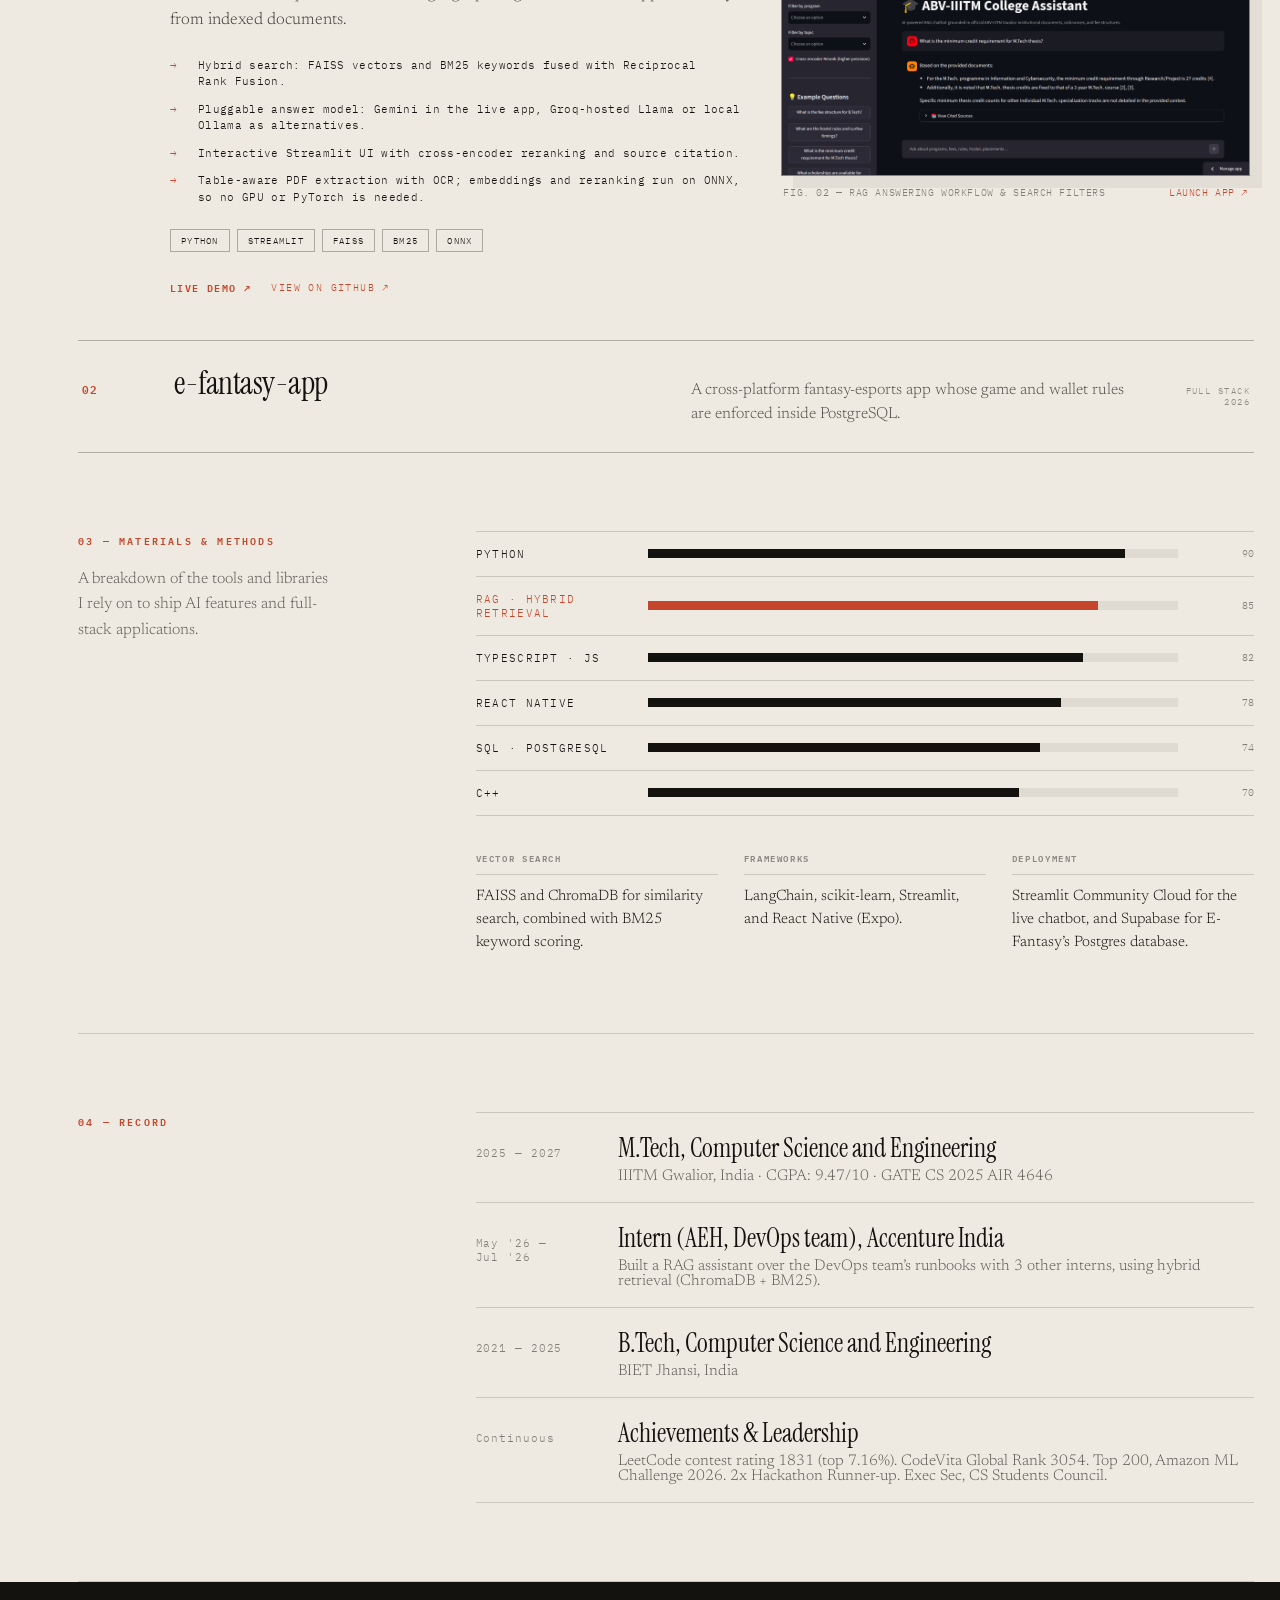
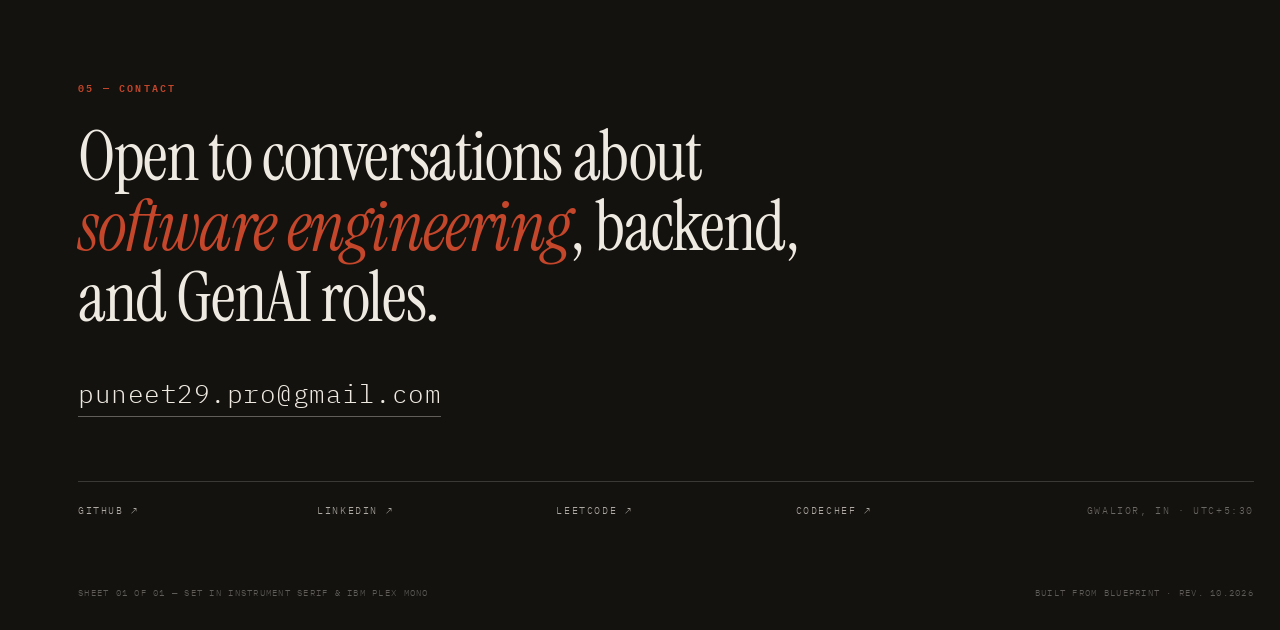
==== commit cea43e15: "Add Google Search Console ownership verification" ====
--- a/index.html
+++ b/index.html
@@ -1,6 +1,7 @@
 <!DOCTYPE html>
 <html>
 <head>
+<meta name="google-site-verification" content="HNI8sTkwoSXbDA8tmhi18aHh0r9l4Evxr_QZHaACdnw" />
 <meta charset="utf-8">
 <meta name="viewport" content="width=device-width, initial-scale=1">
 <title>Puneet Deshwani - Portfolio</title>
